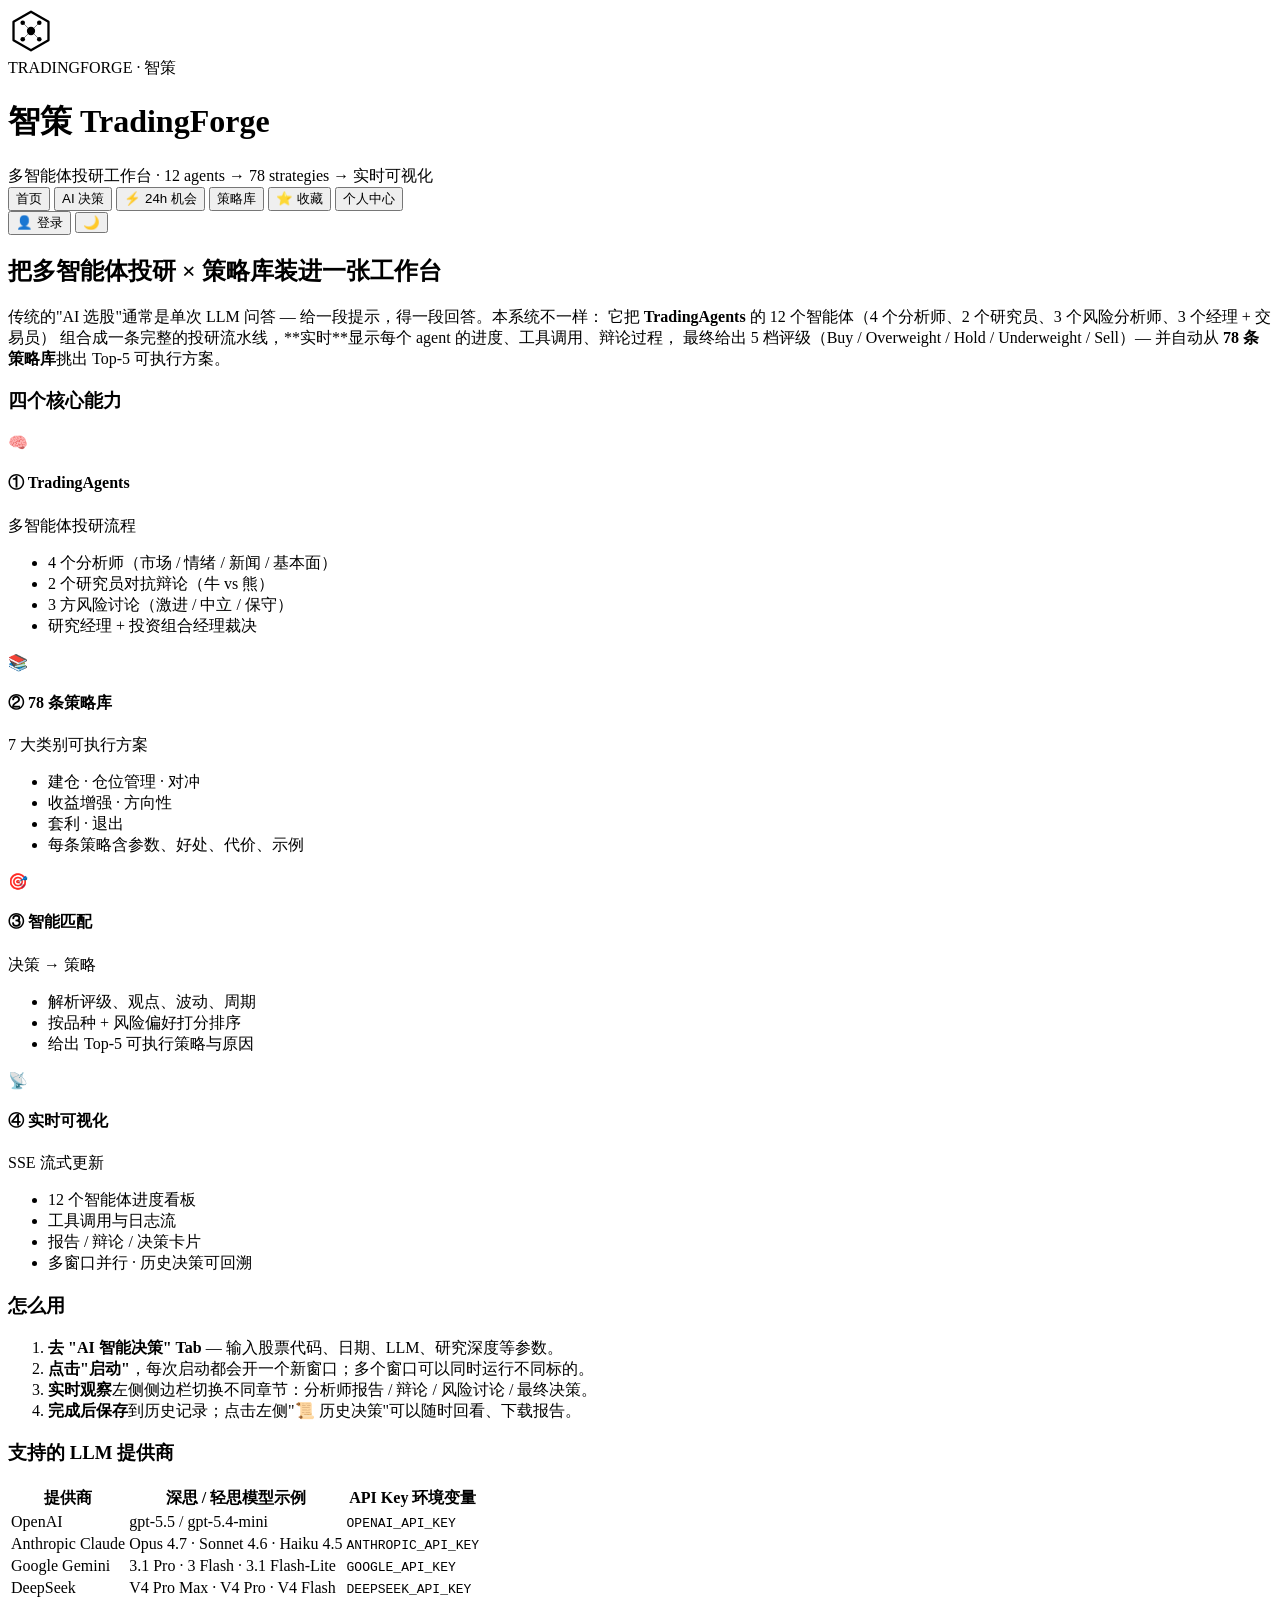
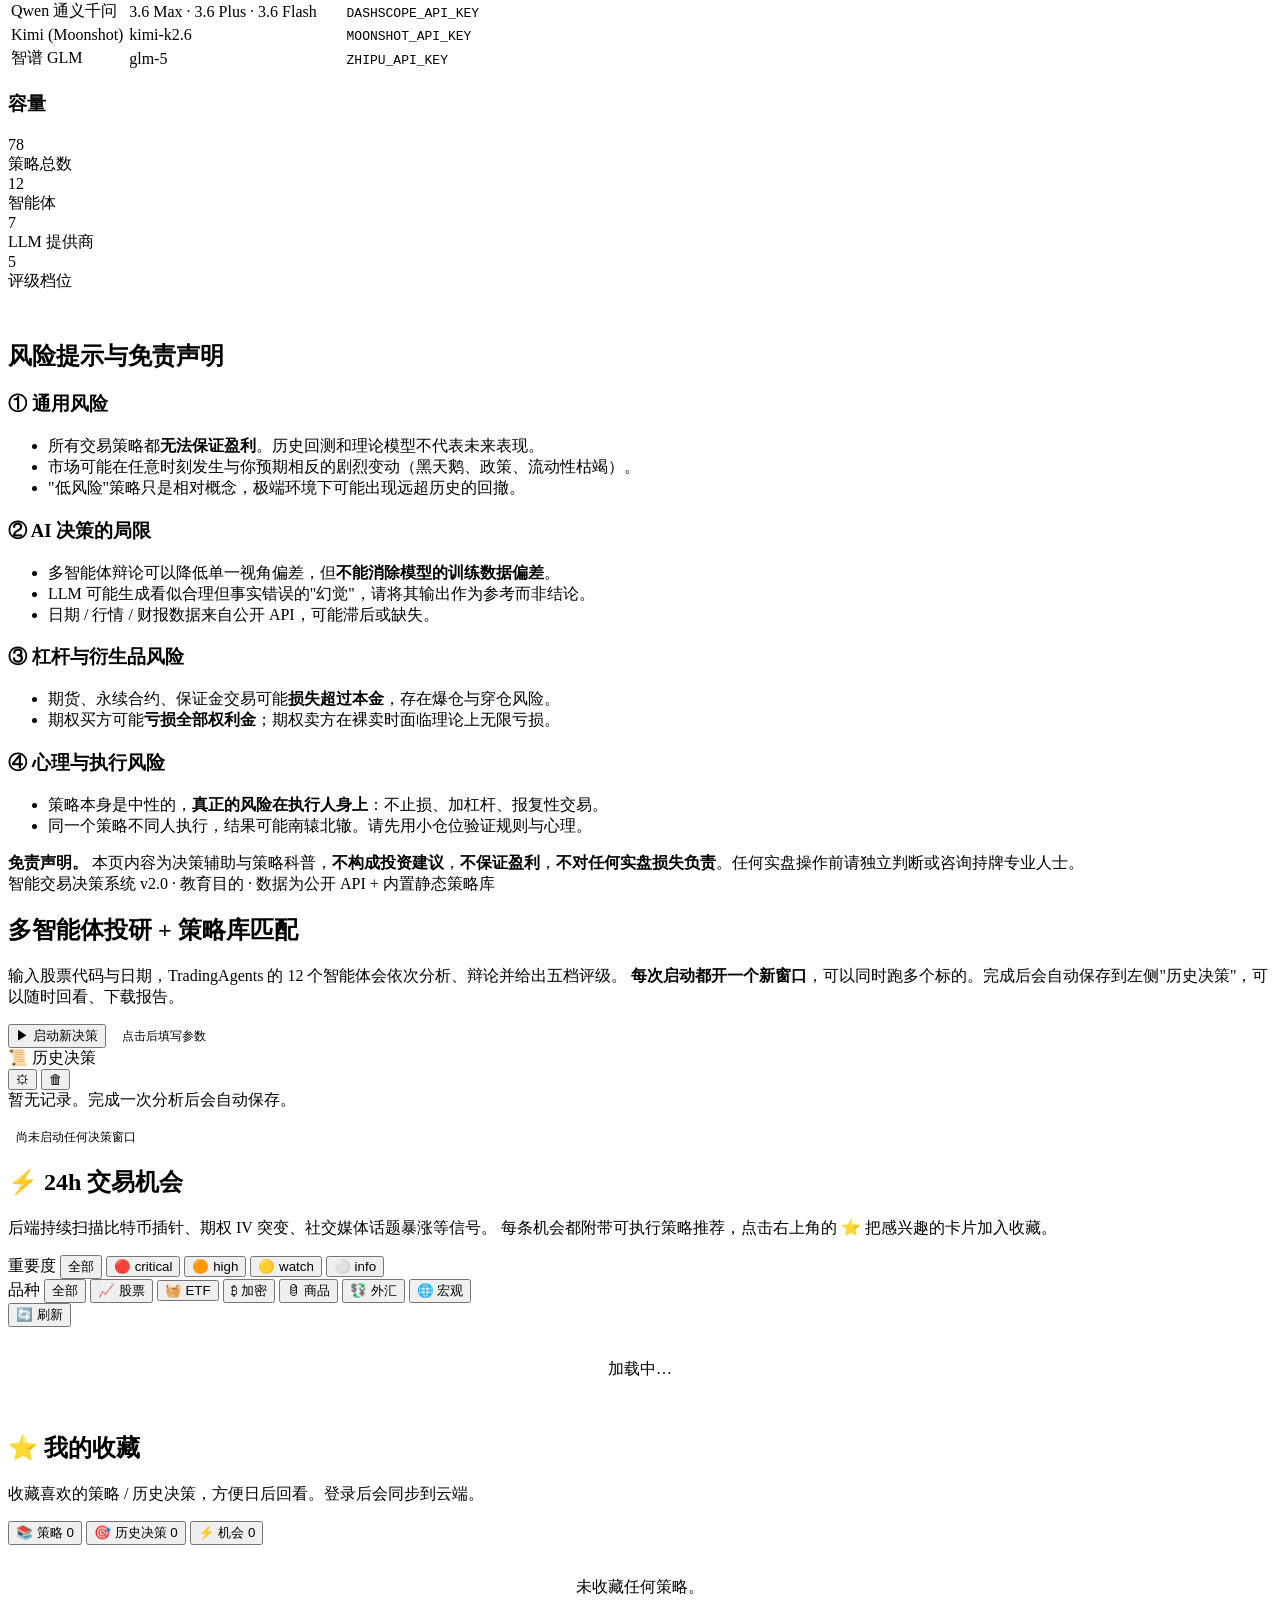
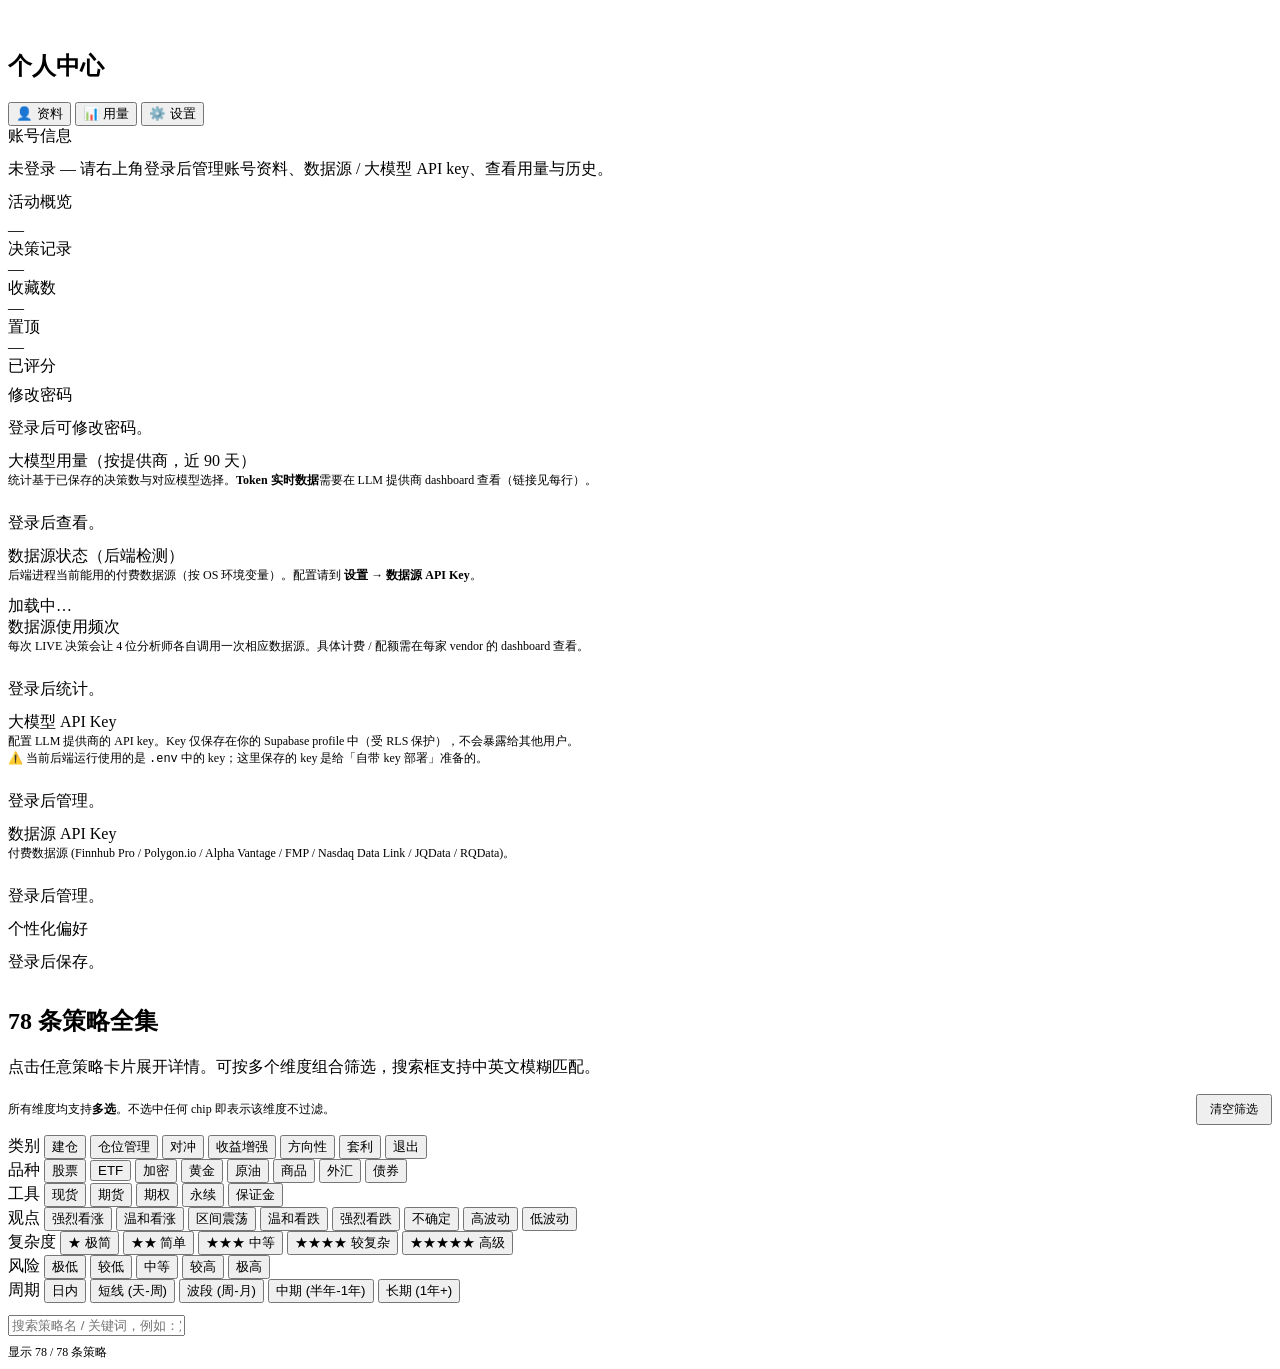
==== trading-decision-app/static/index.html @ eacf52fc "feat: 个人中心支持修改密码 - auth.js: add Auth.updatePassword(current, new) — re-verifies the current   passwo" ====
<!DOCTYPE html>
<html lang="zh-CN">
<head>
<meta charset="UTF-8">
<meta name="viewport" content="width=device-width, initial-scale=1.0">
<title>TradingForge · 智策 · 多智能体投研工作台</title>
<link rel="icon" type="image/svg+xml" href="/favicon.svg">
<link rel="stylesheet" href="/styles.css">
</head>
<body>

<header class="hero">
  <div class="brand-row">
    <span class="brand-logo" aria-hidden="true">
      <!-- inline SVG so it follows currentColor + dark theme -->
      <svg viewBox="0 0 100 100" width="46" height="46" fill="none" stroke="currentColor">
        <polygon points="50,8 88,30 88,70 50,92 12,70 12,30" stroke-width="5" stroke-linejoin="round" stroke-linecap="round"/>
        <circle cx="32" cy="32" r="5" fill="currentColor" stroke="none"/>
        <circle cx="68" cy="32" r="5" fill="currentColor" stroke="none"/>
        <circle cx="32" cy="68" r="5" fill="currentColor" stroke="none"/>
        <circle cx="68" cy="68" r="5" fill="currentColor" stroke="none"/>
        <line x1="32" y1="32" x2="50" y2="50" stroke-width="2" opacity="0.5"/>
        <line x1="68" y1="32" x2="50" y2="50" stroke-width="2" opacity="0.5"/>
        <line x1="32" y1="68" x2="50" y2="50" stroke-width="2" opacity="0.5"/>
        <line x1="68" y1="68" x2="50" y2="50" stroke-width="2" opacity="0.5"/>
        <circle cx="50" cy="50" r="9" fill="currentColor" stroke="none"/>
      </svg>
    </span>
    <div class="brand-text">
      <div class="meta">TRADINGFORGE · 智策</div>
      <h1>智策 <span class="brand-en">TradingForge</span></h1>
      <div class="sub serif">多智能体投研工作台 · 12 agents → 78 strategies → 实时可视化</div>
    </div>
  </div>
</header>

<nav class="tabs" id="tabs">
  <div class="tabs-left">
    <button class="active" data-tab="home">首页</button>
    <button data-tab="decision">AI 决策</button>
    <button data-tab="opportunities">⚡ 24h 机会<span class="nav-badge" id="opps-nav-badge" style="display:none;"></span></button>
    <button data-tab="library">策略库</button>
    <button data-tab="favorites">⭐ 收藏</button>
    <button data-tab="profile">个人中心</button>
  </div>
  <div class="tabs-right">
    <span id="auth-status" class="auth-status muted" style="display:none;"></span>
    <button id="auth-button" class="icon-btn" title="登录 / 注册">👤 登录</button>
    <button id="theme-toggle" class="icon-btn" title="切换日间/夜间模式" aria-label="切换主题">🌙</button>
  </div>
</nav>

<!-- Auth modal -->
<div id="auth-modal" class="auth-modal" style="display:none;">
  <div class="auth-modal-card">
    <button class="auth-close icon-btn" id="auth-close">×</button>
    <h3 id="auth-title" style="margin-top:0;">登录</h3>
    <p class="muted" style="font-size:13px;">登录后，历史决策会保存在云端，可在任意设备查看 / 下载。</p>

    <div class="auth-tabs">
      <button class="auth-tab active" data-mode="signin">登录</button>
      <button class="auth-tab" data-mode="signup">注册</button>
      <button class="auth-tab" data-mode="magic">魔法链接</button>
    </div>

    <form id="auth-form" autocomplete="on" onsubmit="return false;">
      <div class="field">
        <label for="auth-email">邮箱</label>
        <input id="auth-email" type="email" autocomplete="email" required />
      </div>
      <div class="field auth-pwd-field">
        <label for="auth-password">密码</label>
        <input id="auth-password" type="password" autocomplete="current-password" minlength="6" />
      </div>
      <div class="field auth-name-field" style="display:none;">
        <label for="auth-display-name">显示名称（可选）</label>
        <input id="auth-display-name" type="text" autocomplete="nickname" />
      </div>
      <div class="auth-error muted" id="auth-error"></div>
      <div style="margin-top:12px; display:flex; gap:8px;">
        <button class="btn primary" id="auth-submit">登录</button>
      </div>
      <div class="muted" id="auth-hint" style="margin-top:8px; font-size:12px;"></div>
    </form>
  </div>
</div>

<div class="wrap">

<!-- ========================================================== -->
<!--  HOMEPAGE                                                   -->
<!-- ========================================================== -->
<section class="tab-content active" id="home">
  <h2>把多智能体投研 × 策略库装进一张工作台</h2>
  <p>
    传统的"AI 选股"通常是单次 LLM 问答 — 给一段提示，得一段回答。本系统不一样：
    它把 <strong>TradingAgents</strong> 的 12 个智能体（4 个分析师、2 个研究员、3 个风险分析师、3 个经理 + 交易员）
    组合成一条完整的投研流水线，**实时**显示每个 agent 的进度、工具调用、辩论过程，
    最终给出 5 档评级（Buy / Overweight / Hold / Underweight / Sell）—
    并自动从 <strong>78 条策略库</strong>挑出 Top-5 可执行方案。
  </p>

  <h3>四个核心能力</h3>
  <div class="framework-grid">
    <div class="framework-card">
      <div class="icon">🧠</div>
      <h4>① TradingAgents</h4>
      <div class="muted">多智能体投研流程</div>
      <ul>
        <li>4 个分析师（市场 / 情绪 / 新闻 / 基本面）</li>
        <li>2 个研究员对抗辩论（牛 vs 熊）</li>
        <li>3 方风险讨论（激进 / 中立 / 保守）</li>
        <li>研究经理 + 投资组合经理裁决</li>
      </ul>
    </div>
    <div class="framework-card">
      <div class="icon">📚</div>
      <h4>② 78 条策略库</h4>
      <div class="muted">7 大类别可执行方案</div>
      <ul>
        <li>建仓 · 仓位管理 · 对冲</li>
        <li>收益增强 · 方向性</li>
        <li>套利 · 退出</li>
        <li>每条策略含参数、好处、代价、示例</li>
      </ul>
    </div>
    <div class="framework-card">
      <div class="icon">🎯</div>
      <h4>③ 智能匹配</h4>
      <div class="muted">决策 → 策略</div>
      <ul>
        <li>解析评级、观点、波动、周期</li>
        <li>按品种 + 风险偏好打分排序</li>
        <li>给出 Top-5 可执行策略与原因</li>
      </ul>
    </div>
    <div class="framework-card">
      <div class="icon">📡</div>
      <h4>④ 实时可视化</h4>
      <div class="muted">SSE 流式更新</div>
      <ul>
        <li>12 个智能体进度看板</li>
        <li>工具调用与日志流</li>
        <li>报告 / 辩论 / 决策卡片</li>
        <li>多窗口并行 · 历史决策可回溯</li>
      </ul>
    </div>
  </div>

  <h3>怎么用</h3>
  <ol class="usage-steps">
    <li><strong>去 "AI 智能决策" Tab</strong> — 输入股票代码、日期、LLM、研究深度等参数。</li>
    <li><strong>点击"启动"</strong>，每次启动都会开一个新窗口；多个窗口可以同时运行不同标的。</li>
    <li><strong>实时观察</strong>左侧侧边栏切换不同章节：分析师报告 / 辩论 / 风险讨论 / 最终决策。</li>
    <li><strong>完成后保存</strong>到历史记录；点击左侧"📜 历史决策"可以随时回看、下载报告。</li>
  </ol>

  <h3>支持的 LLM 提供商</h3>
  <table class="matrix">
    <thead><tr><th>提供商</th><th>深思 / 轻思模型示例</th><th>API Key 环境变量</th></tr></thead>
    <tbody>
      <tr><td>OpenAI</td><td>gpt-5.5 / gpt-5.4-mini</td><td><code>OPENAI_API_KEY</code></td></tr>
      <tr><td>Anthropic Claude</td><td>Opus 4.7 · Sonnet 4.6 · Haiku 4.5</td><td><code>ANTHROPIC_API_KEY</code></td></tr>
      <tr><td>Google Gemini</td><td>3.1 Pro · 3 Flash · 3.1 Flash-Lite</td><td><code>GOOGLE_API_KEY</code></td></tr>
      <tr><td>DeepSeek</td><td>V4 Pro Max · V4 Pro · V4 Flash</td><td><code>DEEPSEEK_API_KEY</code></td></tr>
      <tr><td>Qwen 通义千问</td><td>3.6 Max · 3.6 Plus · 3.6 Flash</td><td><code>DASHSCOPE_API_KEY</code></td></tr>
      <tr><td>Kimi (Moonshot)</td><td>kimi-k2.6</td><td><code>MOONSHOT_API_KEY</code></td></tr>
      <tr><td>智谱 GLM</td><td>glm-5</td><td><code>ZHIPU_API_KEY</code></td></tr>
    </tbody>
  </table>

  <h3>容量</h3>
  <div class="stats">
    <div class="stat"><div class="num" id="stat-total">78</div><div class="label">策略总数</div></div>
    <div class="stat"><div class="num">12</div><div class="label">智能体</div></div>
    <div class="stat"><div class="num">7</div><div class="label">LLM 提供商</div></div>
    <div class="stat"><div class="num">5</div><div class="label">评级档位</div></div>
  </div>

  <!-- ============= RISK DISCLAIMER (merged from old "风险提示") ============ -->
  <h2 style="margin-top:48px;">风险提示与免责声明</h2>

  <div class="risk-section">
    <h3>① 通用风险</h3>
    <ul>
      <li>所有交易策略都<strong>无法保证盈利</strong>。历史回测和理论模型不代表未来表现。</li>
      <li>市场可能在任意时刻发生与你预期相反的剧烈变动（黑天鹅、政策、流动性枯竭）。</li>
      <li>"低风险"策略只是相对概念，极端环境下可能出现远超历史的回撤。</li>
    </ul>

    <h3>② AI 决策的局限</h3>
    <ul>
      <li>多智能体辩论可以降低单一视角偏差，但<strong>不能消除模型的训练数据偏差</strong>。</li>
      <li>LLM 可能生成看似合理但事实错误的"幻觉"，请将其输出作为参考而非结论。</li>
      <li>日期 / 行情 / 财报数据来自公开 API，可能滞后或缺失。</li>
    </ul>

    <h3>③ 杠杆与衍生品风险</h3>
    <ul>
      <li>期货、永续合约、保证金交易可能<strong>损失超过本金</strong>，存在爆仓与穿仓风险。</li>
      <li>期权买方可能<strong>亏损全部权利金</strong>；期权卖方在裸卖时面临理论上无限亏损。</li>
    </ul>

    <h3>④ 心理与执行风险</h3>
    <ul>
      <li>策略本身是中性的，<strong>真正的风险在执行人身上</strong>：不止损、加杠杆、报复性交易。</li>
      <li>同一个策略不同人执行，结果可能南辕北辙。请先用小仓位验证规则与心理。</li>
    </ul>
  </div>

  <div class="callout warn" style="margin-top: 16px;">
    <strong>免责声明。</strong> 本页内容为决策辅助与策略科普，<strong>不构成投资建议</strong>，<strong>不保证盈利</strong>，<strong>不对任何实盘损失负责</strong>。任何实盘操作前请独立判断或咨询持牌专业人士。
  </div>

  <footer>
    智能交易决策系统 v2.0 · 教育目的 · 数据为公开 API + 内置静态策略库
  </footer>
</section>

<!-- ========================================================== -->
<!--  AI DECISION TAB                                            -->
<!-- ========================================================== -->
<section class="tab-content" id="decision">
  <h2>多智能体投研 + 策略库匹配</h2>
  <p class="muted">
    输入股票代码与日期，TradingAgents 的 12 个智能体会依次分析、辩论并给出五档评级。
    <strong>每次启动都开一个新窗口</strong>，可以同时跑多个标的。完成后会自动保存到左侧"历史决策"，可以随时回看、下载报告。
  </p>

  <!-- Default state: just a big "新建决策" button. Form expands on click. -->
  <div id="decision-launch" class="decision-launch">
    <button class="btn primary big" id="decision-launch-btn">▶ 启动新决策</button>
    <span class="muted" style="font-size:12px; margin-left:12px;">点击后填写参数</span>
  </div>

  <div class="decision-form" id="decision-form-wrap" style="display:none;">
    <div style="display:flex; justify-content:space-between; align-items:center; margin-bottom:14px;">
      <strong style="font-size:15px;">配置新决策</strong>
      <button class="icon-btn small" id="decision-form-close" title="收起">×</button>
    </div>
    <form id="decision-form">
      <div class="form-grid">
        <div class="field">
          <label for="ticker">股票代码 / 交易品种</label>
          <input id="ticker" type="text" placeholder="例如：NVDA、TSLA、SPY、BTC-USD" value="NVDA" />
          <span class="hint">支持 yfinance 可识别的股票/ETF/加密代码。</span>
        </div>
        <div class="field">
          <label for="trade-date">分析日期</label>
          <input id="trade-date" type="date" />
          <span class="hint">通常用今天或最近交易日。</span>
        </div>
        <div class="field">
          <label for="llm-provider">LLM 提供商 <span id="provider-key-badge" class="pill" style="margin-left:6px;"></span></label>
          <select id="llm-provider"></select>
          <span class="hint" id="provider-hint">从 .env 自动检测可用提供商。</span>
        </div>
        <div class="field">
          <label for="deep-llm">深思模型 (deep)</label>
          <select id="deep-llm"></select>
          <input id="deep-llm-custom" type="text" placeholder="自定义模型 ID" style="display:none; margin-top:4px;" />
          <span class="hint">用于辩论与最终决策。</span>
        </div>
        <div class="field">
          <label for="quick-llm">轻思模型 (quick)</label>
          <select id="quick-llm"></select>
          <input id="quick-llm-custom" type="text" placeholder="自定义模型 ID" style="display:none; margin-top:4px;" />
          <span class="hint">用于工具调用与信号处理。</span>
        </div>
        <div class="field">
          <label for="depth">研究深度</label>
          <select id="depth">
            <option value="1">1 轮（快速）</option>
            <option value="2" selected>2 轮（标准）</option>
            <option value="3">3 轮（深度）</option>
            <option value="5">5 轮（极致）</option>
          </select>
          <span class="hint">投资辩论与风险讨论各跑 N 轮。</span>
        </div>
        <div class="field">
          <label for="language">输出语言</label>
          <select id="language">
            <option value="Chinese">中文</option>
            <option value="English">English</option>
          </select>
        </div>
        <div class="field">
          <label for="instrument">品种偏好（用于策略匹配）</label>
          <select id="instrument">
            <option value="" selected>不限</option>
            <option value="stock">股票</option>
            <option value="etf">ETF</option>
            <option value="crypto">加密</option>
            <option value="gold">黄金</option>
            <option value="commodity">商品</option>
            <option value="forex">外汇</option>
            <option value="bond">债券</option>
          </select>
        </div>
        <div class="field">
          <label for="risk-tolerance">风险偏好</label>
          <select id="risk-tolerance">
            <option value="1">保守 ★</option>
            <option value="2">稳健 ★★</option>
            <option value="3" selected>中性 ★★★</option>
            <option value="4">进取 ★★★★</option>
            <option value="5">激进 ★★★★★</option>
          </select>
        </div>
        <div class="field">
          <label for="mode">运行模式</label>
          <select id="mode">
            <option value="live" selected>LIVE — 真实 LLM</option>
            <option value="auto">自动</option>
            <option value="demo">DEMO — 脚本模拟</option>
          </select>
        </div>

        <div class="analyst-toggles">
          <label class="checked"><input type="checkbox" id="an-market" checked /> 市场分析师</label>
          <label class="checked"><input type="checkbox" id="an-social" checked /> 情绪分析师</label>
          <label class="checked"><input type="checkbox" id="an-news" checked /> 新闻分析师</label>
          <label class="checked"><input type="checkbox" id="an-fundamentals" checked /> 基本面分析师</label>
        </div>

        <details class="advanced-toggles" style="grid-column: 1 / -1;">
          <summary style="cursor:pointer; font-size:13px; color:var(--text-soft); padding:6px 0;">⚙️ 高级选项</summary>
          <div class="analyst-toggles" style="margin-top:6px;">
            <label><input type="checkbox" id="opt-parallel-analysts" /> ⚡ 并行分析师 <span class="muted" style="font-size:11px;">(实验性 · 单次决策快 ~50%)</span></label>
            <label><input type="checkbox" id="opt-structured-reports" /> 📋 结构化报告 <span class="muted" style="font-size:11px;">(每次决策多 1 次轻 LLM 调用)</span></label>
          </div>
        </details>
      </div>

      <div style="margin-top: 12px;">
        <span class="muted" style="font-size:12px;">快速试用情境：</span>
        <span class="example-chip chip" data-params='{"ticker":"NVDA","trade-date":"2024-05-10","instrument":"stock","risk-tolerance":"4","depth":"1"}'>NVDA · 2024-05</span>
        <span class="example-chip chip" data-params='{"ticker":"SPY","trade-date":"2024-09-15","instrument":"etf","risk-tolerance":"2","depth":"2"}'>SPY · 防守</span>
        <span class="example-chip chip" data-params='{"ticker":"BTC-USD","trade-date":"2024-11-08","instrument":"crypto","risk-tolerance":"5","depth":"1"}'>BTC · 高波动</span>
      </div>

      <div class="form-actions">
        <button class="btn primary" id="decision-submit">▶ 启动新决策</button>
        <span class="muted" style="font-size:12px;">每次启动会开一个新窗口</span>
      </div>
    </form>
  </div>

  <!-- WORKSPACE: history sidebar + multiple windows -->
  <div class="decision-workspace">
    <aside class="history-sidebar" id="history-sidebar">
      <div class="history-head">
        <span class="history-title">📜 历史决策</span>
        <div style="display:flex; gap:4px;">
          <button class="icon-btn small" id="history-toggle-filter" title="筛选 / 排序">⚙</button>
          <button class="icon-btn small" id="history-clear" title="清空全部历史">🗑</button>
        </div>
      </div>

      <div class="history-controls" id="history-controls" style="display:none;">
        <div class="ctrl-row">
          <label>排序</label>
          <select id="history-sort">
            <option value="time-desc">时间 ↓ 新→旧</option>
            <option value="time-asc">时间 ↑ 旧→新</option>
            <option value="rating-desc">星级 ↓ 高→低</option>
            <option value="ticker">品种字母</option>
          </select>
        </div>
        <div class="ctrl-row">
          <label>建议</label>
          <select id="history-filter-rating">
            <option value="all">全部</option>
            <option value="bull">🟢 多头 (Buy/Overweight)</option>
            <option value="hold">⚪ 持有 (Hold)</option>
            <option value="bear">🔴 空头 (Sell/Underweight)</option>
          </select>
        </div>
        <div class="ctrl-row">
          <label>品种</label>
          <select id="history-filter-instrument">
            <option value="all">全部</option>
            <option value="stock">📈 股票</option>
            <option value="etf">🧺 ETF</option>
            <option value="crypto">₿ 加密</option>
            <option value="commodity">🛢 商品</option>
            <option value="forex">💱 外汇</option>
          </select>
        </div>
        <div class="ctrl-row">
          <label>评分</label>
          <select id="history-filter-stars">
            <option value="all">全部</option>
            <option value="5">★★★★★ 仅 5 星</option>
            <option value="4">★★★★☆ ≥ 4 星</option>
            <option value="3">★★★☆☆ ≥ 3 星</option>
            <option value="rated">有评分</option>
            <option value="unrated">未评分</option>
          </select>
        </div>
        <input type="text" class="search-box" id="history-search" placeholder="搜索代码 / 备注…" style="margin-top:6px; font-size:12px;">
      </div>

      <div class="history-empty muted" id="history-empty">
        暂无记录。完成一次分析后会自动保存。
      </div>
      <ul class="history-list" id="history-list"></ul>
    </aside>

    <div class="windows-area">
      <div class="window-tabs" id="window-tabs">
        <span class="muted" style="font-size:12px; padding:4px 8px;">尚未启动任何决策窗口</span>
      </div>
      <div class="windows-container" id="windows-container">
        <!-- DecisionWindow instances mount their cockpit here -->
      </div>
    </div>
  </div>
</section>

<!-- ========================================================== -->
<!--  24h OPPORTUNITIES                                          -->
<!-- ========================================================== -->
<section class="tab-content" id="opportunities">
  <h2>⚡ 24h 交易机会</h2>
  <p class="muted">
    后端持续扫描比特币插针、期权 IV 突变、社交媒体话题暴涨等信号。
    每条机会都附带可执行策略推荐，点击右上角的 ⭐ 把感兴趣的卡片加入收藏。
  </p>

  <div class="opps-toolbar opps-toolbar-stack">
    <div class="filter-row">
      <span class="label">重要度</span>
      <button class="chip active" data-opps-sev="all">全部</button>
      <button class="chip" data-opps-sev="critical">🔴 critical</button>
      <button class="chip" data-opps-sev="high">🟠 high</button>
      <button class="chip" data-opps-sev="watch">🟡 watch</button>
      <button class="chip" data-opps-sev="info">⚪ info</button>
    </div>
    <div class="filter-row">
      <span class="label">品种</span>
      <button class="chip active" data-opps-inst="all">全部</button>
      <button class="chip" data-opps-inst="stock">📈 股票</button>
      <button class="chip" data-opps-inst="etf">🧺 ETF</button>
      <button class="chip" data-opps-inst="crypto">₿ 加密</button>
      <button class="chip" data-opps-inst="commodity">🛢 商品</button>
      <button class="chip" data-opps-inst="forex">💱 外汇</button>
      <button class="chip" data-opps-inst="macro">🌐 宏观</button>
    </div>
    <div class="filter-row">
      <button class="btn secondary small" id="opps-refresh">🔄 刷新</button>
      <span class="muted" id="opps-status" style="font-size:12px;"></span>
    </div>
  </div>

  <div class="opps-list" id="opps-list">
    <div class="muted" style="padding:32px; text-align:center;">加载中…</div>
  </div>
</section>

<!-- ========================================================== -->
<!--  FAVORITES                                                  -->
<!-- ========================================================== -->
<section class="tab-content" id="favorites">
  <h2>⭐ 我的收藏</h2>
  <p class="muted">收藏喜欢的策略 / 历史决策，方便日后回看。登录后会同步到云端。</p>

  <div class="filter-row">
    <button class="chip active" data-fav-tab="strategy">📚 策略 <span class="badge" id="fav-count-strategy">0</span></button>
    <button class="chip" data-fav-tab="decision">🎯 历史决策 <span class="badge" id="fav-count-decision">0</span></button>
    <button class="chip" data-fav-tab="opportunity">⚡ 机会 <span class="badge" id="fav-count-opportunity">0</span></button>
  </div>

  <div class="favorites-list" id="favorites-list">
    <div class="muted" style="padding:32px; text-align:center;">未收藏任何策略。</div>
  </div>
</section>

<!-- ========================================================== -->
<!--  PROFILE / 个人中心                                          -->
<!-- ========================================================== -->
<section class="tab-content" id="profile">
  <h2>个人中心</h2>

  <div class="profile-tabs">
    <button class="profile-tab active" data-profile-tab="info">👤 资料</button>
    <button class="profile-tab" data-profile-tab="usage">📊 用量</button>
    <button class="profile-tab" data-profile-tab="settings">⚙️ 设置</button>
  </div>

  <!-- ===== Sub-tab: 资料 ===== -->
  <div class="profile-pane active" data-profile-pane="info">
    <div class="profile-grid">
      <div class="panel">
        <div class="head">账号信息</div>
        <div class="body" id="profile-info">
          <div class="muted" style="padding:12px 0;">未登录 — 请右上角登录后管理账号资料、数据源 / 大模型 API key、查看用量与历史。</div>
        </div>
      </div>
      <div class="panel">
        <div class="head">活动概览</div>
        <div class="body">
          <div class="stats" style="margin: 8px 0;">
            <div class="stat"><div class="num" id="stat-decisions">—</div><div class="label">决策记录</div></div>
            <div class="stat"><div class="num" id="stat-favorites">—</div><div class="label">收藏数</div></div>
            <div class="stat"><div class="num" id="stat-pinned">—</div><div class="label">置顶</div></div>
            <div class="stat"><div class="num" id="stat-rated">—</div><div class="label">已评分</div></div>
          </div>
        </div>
      </div>

      <div class="panel">
        <div class="head">修改密码</div>
        <div class="body" id="profile-password">
          <div class="muted" style="padding:12px 0;">登录后可修改密码。</div>
        </div>
      </div>
    </div>
  </div>

  <!-- ===== Sub-tab: 用量 ===== -->
  <div class="profile-pane" data-profile-pane="usage">
    <div class="profile-grid">
      <div class="panel">
        <div class="head">大模型用量（按提供商，近 90 天）</div>
        <div class="body">
          <p class="muted" style="font-size:12px; margin-top:0;">
            统计基于已保存的决策数与对应模型选择。<strong>Token 实时数据</strong>需要在 LLM 提供商 dashboard 查看（链接见每行）。
          </p>
          <div id="usage-llm">
            <div class="muted" style="padding:12px 0;">登录后查看。</div>
          </div>
        </div>
      </div>

      <div class="panel">
        <div class="head">数据源状态（后端检测）</div>
        <div class="body">
          <p class="muted" style="font-size:12px; margin-top:0;">
            后端进程当前能用的付费数据源（按 OS 环境变量）。配置请到 <strong>设置 → 数据源 API Key</strong>。
          </p>
          <div id="dataflows-status">
            <div class="muted">加载中…</div>
          </div>
        </div>
      </div>

      <div class="panel">
        <div class="head">数据源使用频次</div>
        <div class="body">
          <p class="muted" style="font-size:12px; margin-top:0;">
            每次 LIVE 决策会让 4 位分析师各自调用一次相应数据源。具体计费 / 配额需在每家 vendor 的 dashboard 查看。
          </p>
          <div id="usage-data">
            <div class="muted" style="padding:12px 0;">登录后统计。</div>
          </div>
        </div>
      </div>
    </div>
  </div>

  <!-- ===== Sub-tab: 设置 ===== -->
  <div class="profile-pane" data-profile-pane="settings">
    <div class="profile-grid">
      <div class="panel">
        <div class="head">大模型 API Key</div>
        <div class="body">
          <p class="muted" style="font-size:12px; margin-top:0;">
            配置 LLM 提供商的 API key。Key 仅保存在你的 Supabase profile 中（受 RLS 保护），不会暴露给其他用户。
            <br>
            ⚠️ 当前后端运行使用的是 <code>.env</code> 中的 key；这里保存的 key 是给「自带 key 部署」准备的。
          </p>
          <div id="settings-llm-keys">
            <div class="muted" style="padding:12px 0;">登录后管理。</div>
          </div>
        </div>
      </div>

      <div class="panel">
        <div class="head">数据源 API Key</div>
        <div class="body">
          <p class="muted" style="font-size:12px; margin-top:0;">
            付费数据源 (Finnhub Pro / Polygon.io / Alpha Vantage / FMP / Nasdaq Data Link / JQData / RQData)。
          </p>
          <div id="settings-data-keys">
            <div class="muted" style="padding:12px 0;">登录后管理。</div>
          </div>
        </div>
      </div>

      <div class="panel">
        <div class="head">个性化偏好</div>
        <div class="body" id="settings-prefs">
          <div class="muted" style="padding:12px 0;">登录后保存。</div>
        </div>
      </div>
    </div>
  </div>
</section>

<!-- ========================================================== -->
<!--  STRATEGY LIBRARY                                           -->
<!-- ========================================================== -->
<section class="tab-content" id="library">
  <h2>78 条策略全集</h2>
  <p class="muted">点击任意策略卡片展开详情。可按多个维度组合筛选，搜索框支持中英文模糊匹配。</p>

  <div class="filter-bar">
    <div style="display:flex; justify-content:space-between; align-items:center; margin-bottom:10px; gap:12px; flex-wrap:wrap;">
      <div class="muted" style="font-size:12px;">所有维度均支持<strong>多选</strong>。不选中任何 chip 即表示该维度不过滤。</div>
      <button class="btn secondary" id="clear-filters" style="font-size:12px; padding:5px 12px;">清空筛选</button>
    </div>
    <div class="filter-row">
      <span class="label">类别</span>
      <button class="chip" data-filter="cat" data-value="entry">建仓</button>
      <button class="chip" data-filter="cat" data-value="sizing">仓位管理</button>
      <button class="chip" data-filter="cat" data-value="hedge">对冲</button>
      <button class="chip" data-filter="cat" data-value="income">收益增强</button>
      <button class="chip" data-filter="cat" data-value="directional">方向性</button>
      <button class="chip" data-filter="cat" data-value="arbitrage">套利</button>
      <button class="chip" data-filter="cat" data-value="exit">退出</button>
    </div>
    <div class="filter-row">
      <span class="label">品种</span>
      <button class="chip" data-filter="inst" data-value="stock">股票</button>
      <button class="chip" data-filter="inst" data-value="etf">ETF</button>
      <button class="chip" data-filter="inst" data-value="crypto">加密</button>
      <button class="chip" data-filter="inst" data-value="gold">黄金</button>
      <button class="chip" data-filter="inst" data-value="oil">原油</button>
      <button class="chip" data-filter="inst" data-value="commodity">商品</button>
      <button class="chip" data-filter="inst" data-value="forex">外汇</button>
      <button class="chip" data-filter="inst" data-value="bond">债券</button>
    </div>
    <div class="filter-row">
      <span class="label">工具</span>
      <button class="chip" data-filter="tool" data-value="spot">现货</button>
      <button class="chip" data-filter="tool" data-value="futures">期货</button>
      <button class="chip" data-filter="tool" data-value="options">期权</button>
      <button class="chip" data-filter="tool" data-value="perp">永续</button>
      <button class="chip" data-filter="tool" data-value="margin">保证金</button>
    </div>
    <div class="filter-row">
      <span class="label">观点</span>
      <button class="chip" data-filter="view" data-value="strong_bull">强烈看涨</button>
      <button class="chip" data-filter="view" data-value="mild_bull">温和看涨</button>
      <button class="chip" data-filter="view" data-value="range">区间震荡</button>
      <button class="chip" data-filter="view" data-value="mild_bear">温和看跌</button>
      <button class="chip" data-filter="view" data-value="strong_bear">强烈看跌</button>
      <button class="chip" data-filter="view" data-value="uncertain">不确定</button>
      <button class="chip" data-filter="view" data-value="high_vol">高波动</button>
      <button class="chip" data-filter="view" data-value="low_vol">低波动</button>
    </div>
    <div class="filter-row">
      <span class="label">复杂度</span>
      <button class="chip" data-filter="complexity" data-value="1">★ 极简</button>
      <button class="chip" data-filter="complexity" data-value="2">★★ 简单</button>
      <button class="chip" data-filter="complexity" data-value="3">★★★ 中等</button>
      <button class="chip" data-filter="complexity" data-value="4">★★★★ 较复杂</button>
      <button class="chip" data-filter="complexity" data-value="5">★★★★★ 高级</button>
    </div>
    <div class="filter-row">
      <span class="label">风险</span>
      <button class="chip" data-filter="risk" data-value="1">极低</button>
      <button class="chip" data-filter="risk" data-value="2">较低</button>
      <button class="chip" data-filter="risk" data-value="3">中等</button>
      <button class="chip" data-filter="risk" data-value="4">较高</button>
      <button class="chip" data-filter="risk" data-value="5">极高</button>
    </div>
    <div class="filter-row">
      <span class="label">周期</span>
      <button class="chip" data-filter="horizon" data-value="intraday">日内</button>
      <button class="chip" data-filter="horizon" data-value="short">短线 (天-周)</button>
      <button class="chip" data-filter="horizon" data-value="swing">波段 (周-月)</button>
      <button class="chip" data-filter="horizon" data-value="mid">中期 (半年-1年)</button>
      <button class="chip" data-filter="horizon" data-value="long">长期 (1年+)</button>
    </div>
    <div class="filter-row" style="margin-top: 12px;">
      <input type="text" class="search-box" id="search" placeholder="搜索策略名 / 关键词，例如：定投、跨式、铁鹰、Wheel、LEAPS">
    </div>
    <div class="muted" style="font-size:12px; margin-top:8px;" id="filter-count">显示 78 / 78 条策略</div>
  </div>

  <div class="strategy-list" id="strategy-list"></div>
</section>

</div>

<!-- runtime-config.js sets window.APP_CONFIG (Supabase URL/anon key, API base).
     When deployed via Cloudflare Pages this can be a static file generated
     at build time; in dev FastAPI serves it at /api/runtime-config.js. -->
<script src="/api/runtime-config.js"></script>
<!-- Supabase JS — only loaded if APP_CONFIG.SUPABASE_URL is set. -->
<script>
  if (window.APP_CONFIG && window.APP_CONFIG.SUPABASE_URL) {
    const s = document.createElement("script");
    s.src = "https://cdn.jsdelivr.net/npm/@supabase/supabase-js@2";
    s.onload = () => window.dispatchEvent(new Event("supabase-ready"));
    document.head.appendChild(s);
  } else {
    // signal "ready" so app.js doesn't wait forever
    window.addEventListener("DOMContentLoaded", () =>
      window.dispatchEvent(new Event("supabase-ready")));
  }
</script>
<script src="/auth.js"></script>
<script src="/strategies.js"></script>
<script src="/app.js"></script>
</body>
</html>
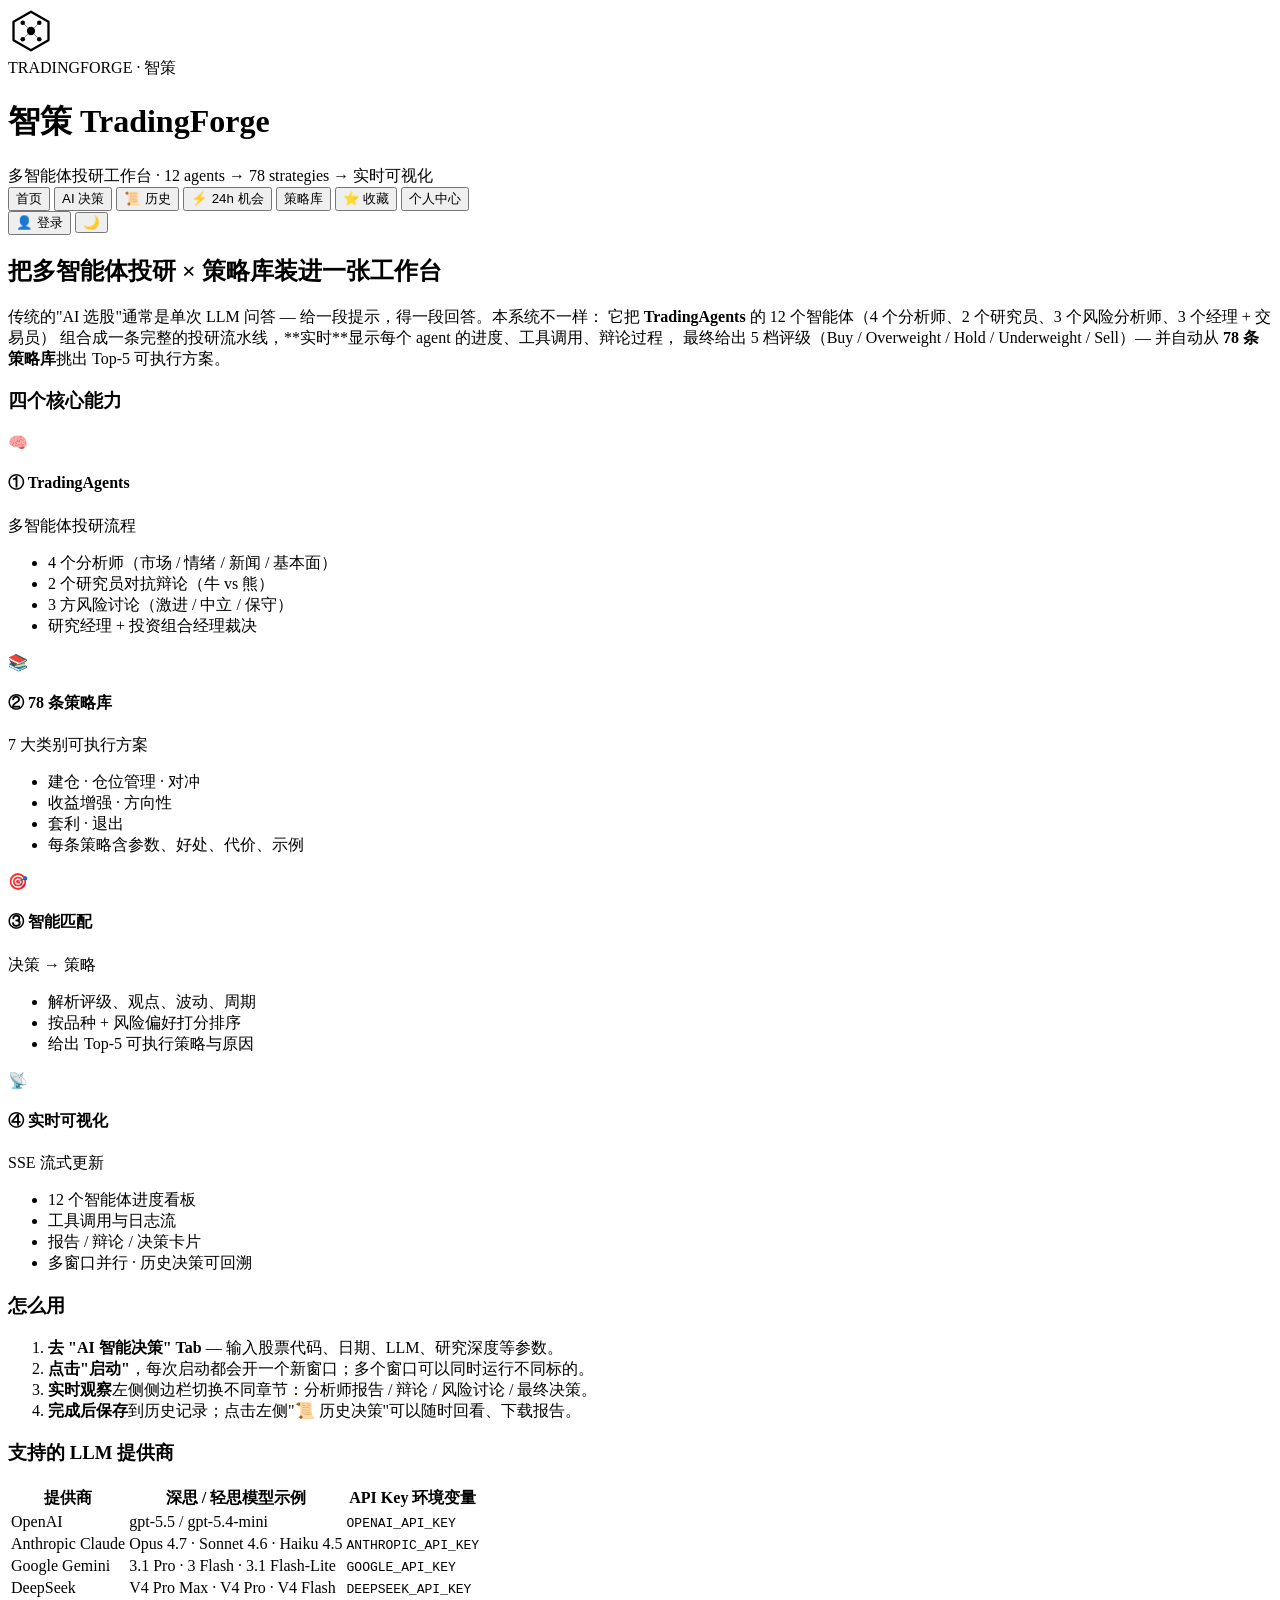
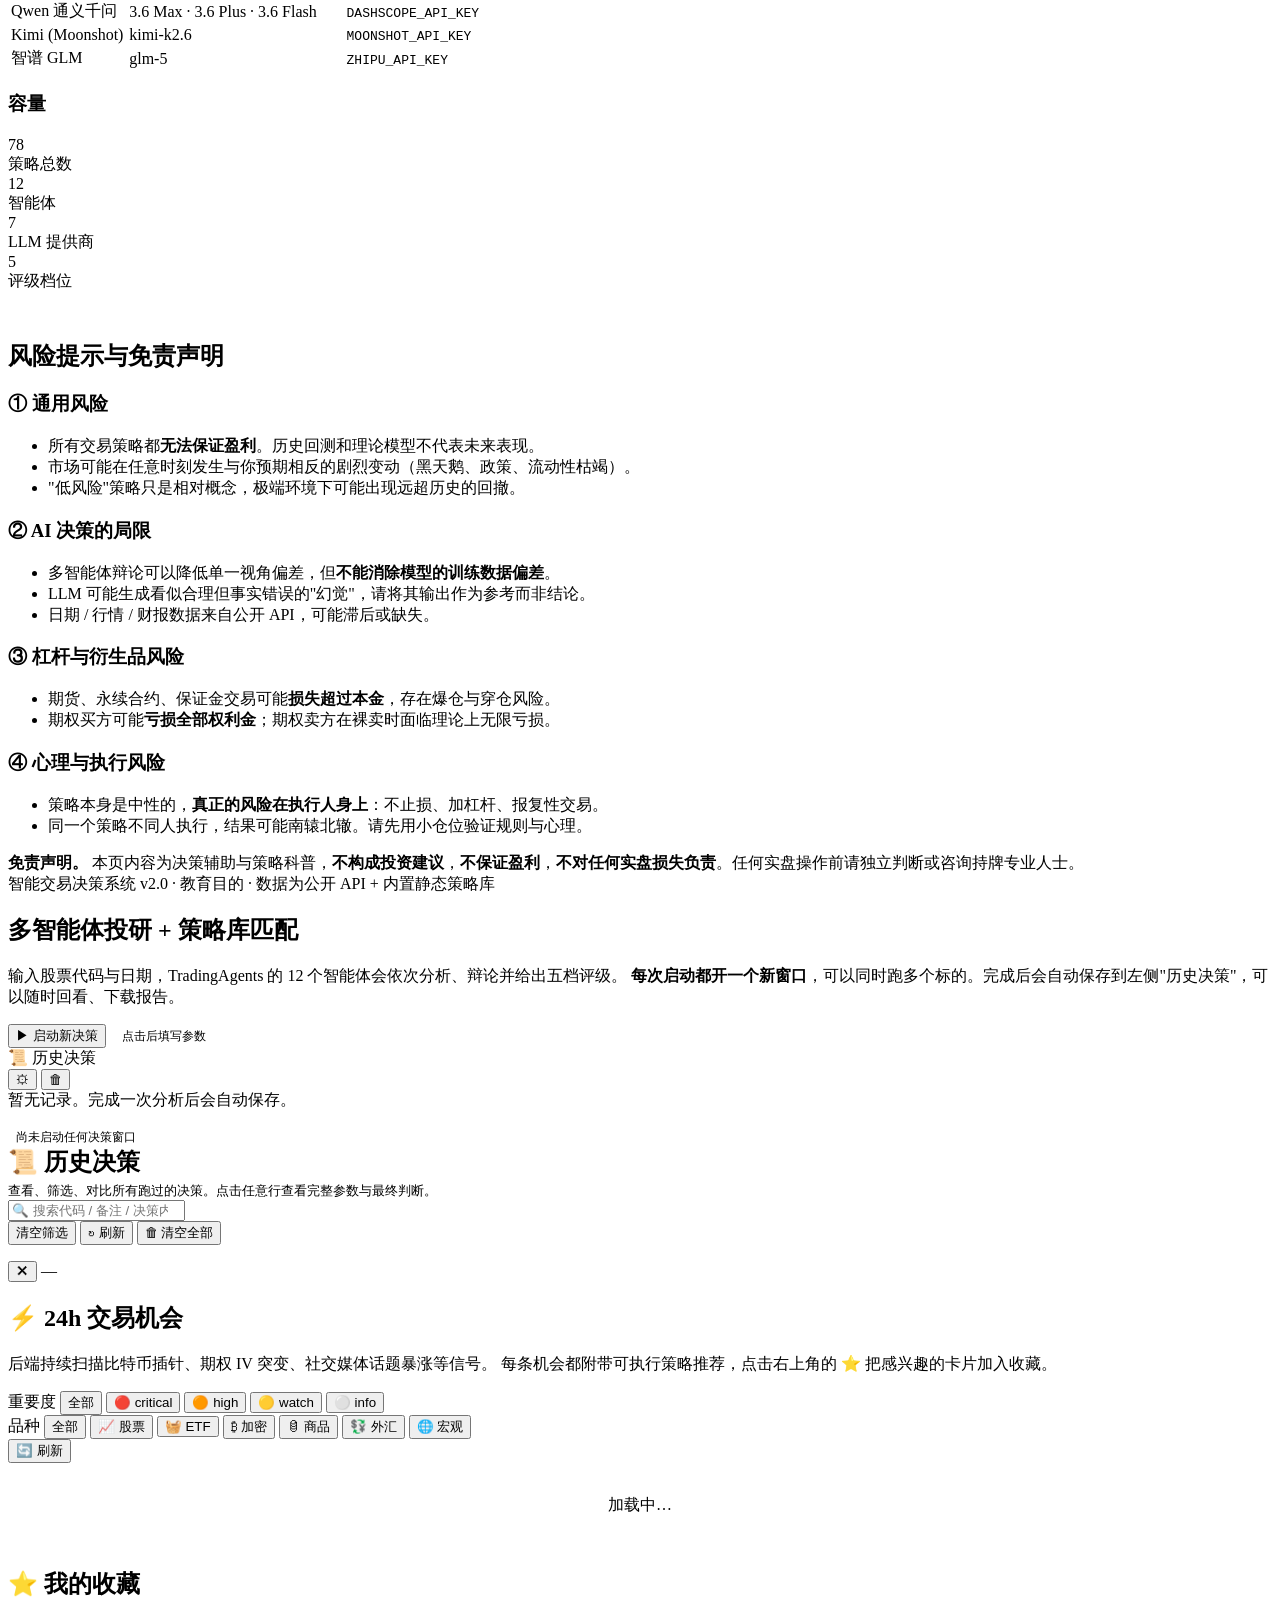
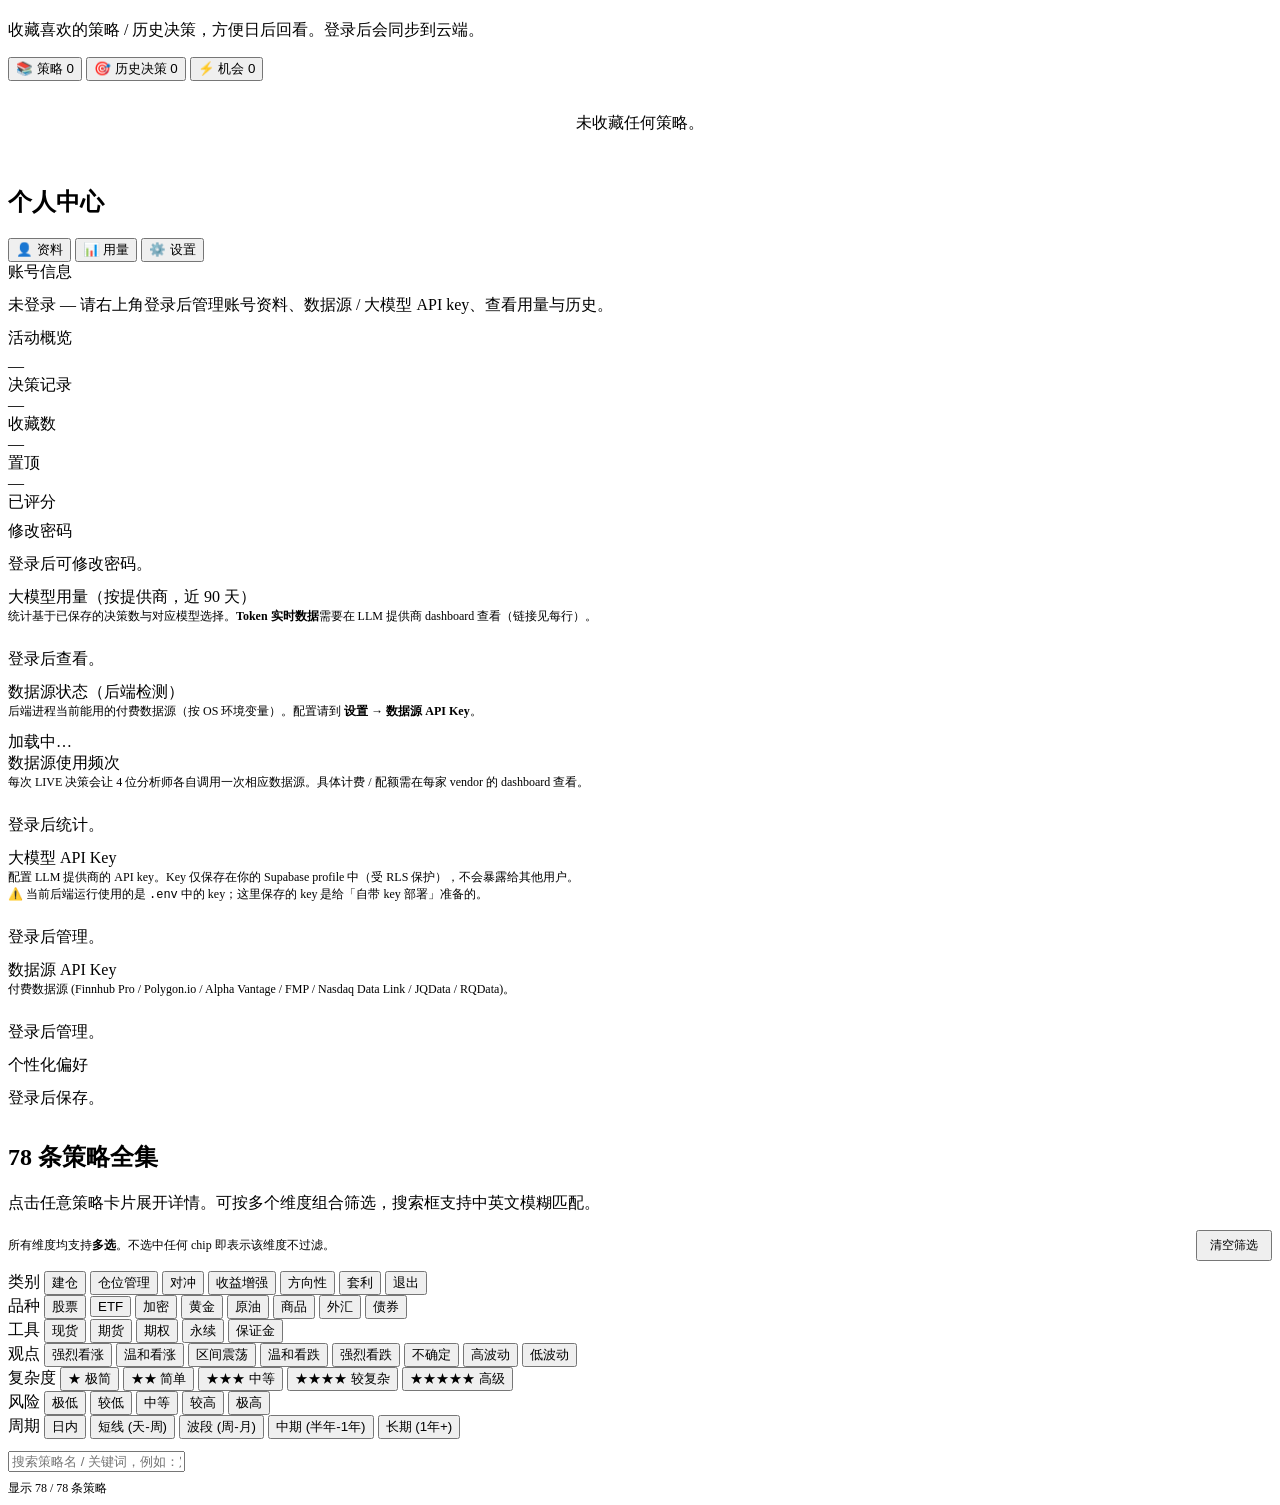
==== commit 53241d83: "feat: full-page history view with multi-axis filters + detail drawer - New top-level "📜 历史" tab. Old" ====
--- a/trading-decision-app/static/index.html
+++ b/trading-decision-app/static/index.html
@@ -38,6 +38,7 @@
   <div class="tabs-left">
     <button class="active" data-tab="home">首页</button>
     <button data-tab="decision">AI 决策</button>
+    <button data-tab="history">📜 历史<span class="nav-badge" id="history-nav-badge" style="display:none;"></span></button>
     <button data-tab="opportunities">⚡ 24h 机会<span class="nav-badge" id="opps-nav-badge" style="display:none;"></span></button>
     <button data-tab="library">策略库</button>
     <button data-tab="favorites">⭐ 收藏</button>
@@ -416,6 +417,50 @@
       </div>
     </div>
   </div>
+</section>
+
+<!-- ========================================================== -->
+<!--  HISTORY (full page)                                        -->
+<!-- ========================================================== -->
+<section class="tab-content" id="history">
+  <div class="history-page">
+    <header class="history-page-head">
+      <div>
+        <h2 style="margin:0;">📜 历史决策</h2>
+        <p class="muted" style="margin:4px 0 0; font-size:13px;">查看、筛选、对比所有跑过的决策。点击任意行查看完整参数与最终判断。</p>
+      </div>
+      <div class="history-page-stats" id="history-page-stats"></div>
+    </header>
+
+    <div class="history-page-toolbar">
+      <input type="search" class="history-page-search" id="history-page-search" placeholder="🔍 搜索代码 / 备注 / 决策内容…" />
+      <div class="history-page-actions">
+        <button class="btn secondary small" id="history-page-clear-filters">清空筛选</button>
+        <button class="btn secondary small" id="history-page-refresh">↻ 刷新</button>
+        <button class="btn danger small" id="history-page-clear-all">🗑 清空全部</button>
+      </div>
+    </div>
+
+    <div class="history-page-filters" id="history-page-filters">
+      <!-- filter chip groups injected by HistoryPage.renderFilters() -->
+    </div>
+
+    <div class="history-page-list-wrap">
+      <div class="history-page-empty" id="history-page-empty"></div>
+      <ul class="history-page-list" id="history-page-list"></ul>
+    </div>
+  </div>
+
+  <!-- Detail drawer — slides in from right -->
+  <aside class="history-detail-drawer" id="history-detail-drawer" aria-hidden="true">
+    <div class="drawer-head">
+      <button class="icon-btn" id="history-detail-close" title="关闭">✕</button>
+      <span class="drawer-title" id="history-detail-title">—</span>
+      <div class="drawer-actions" id="history-detail-actions"></div>
+    </div>
+    <div class="drawer-body" id="history-detail-body"></div>
+  </aside>
+  <div class="history-detail-backdrop" id="history-detail-backdrop"></div>
 </section>
 
 <!-- ========================================================== -->
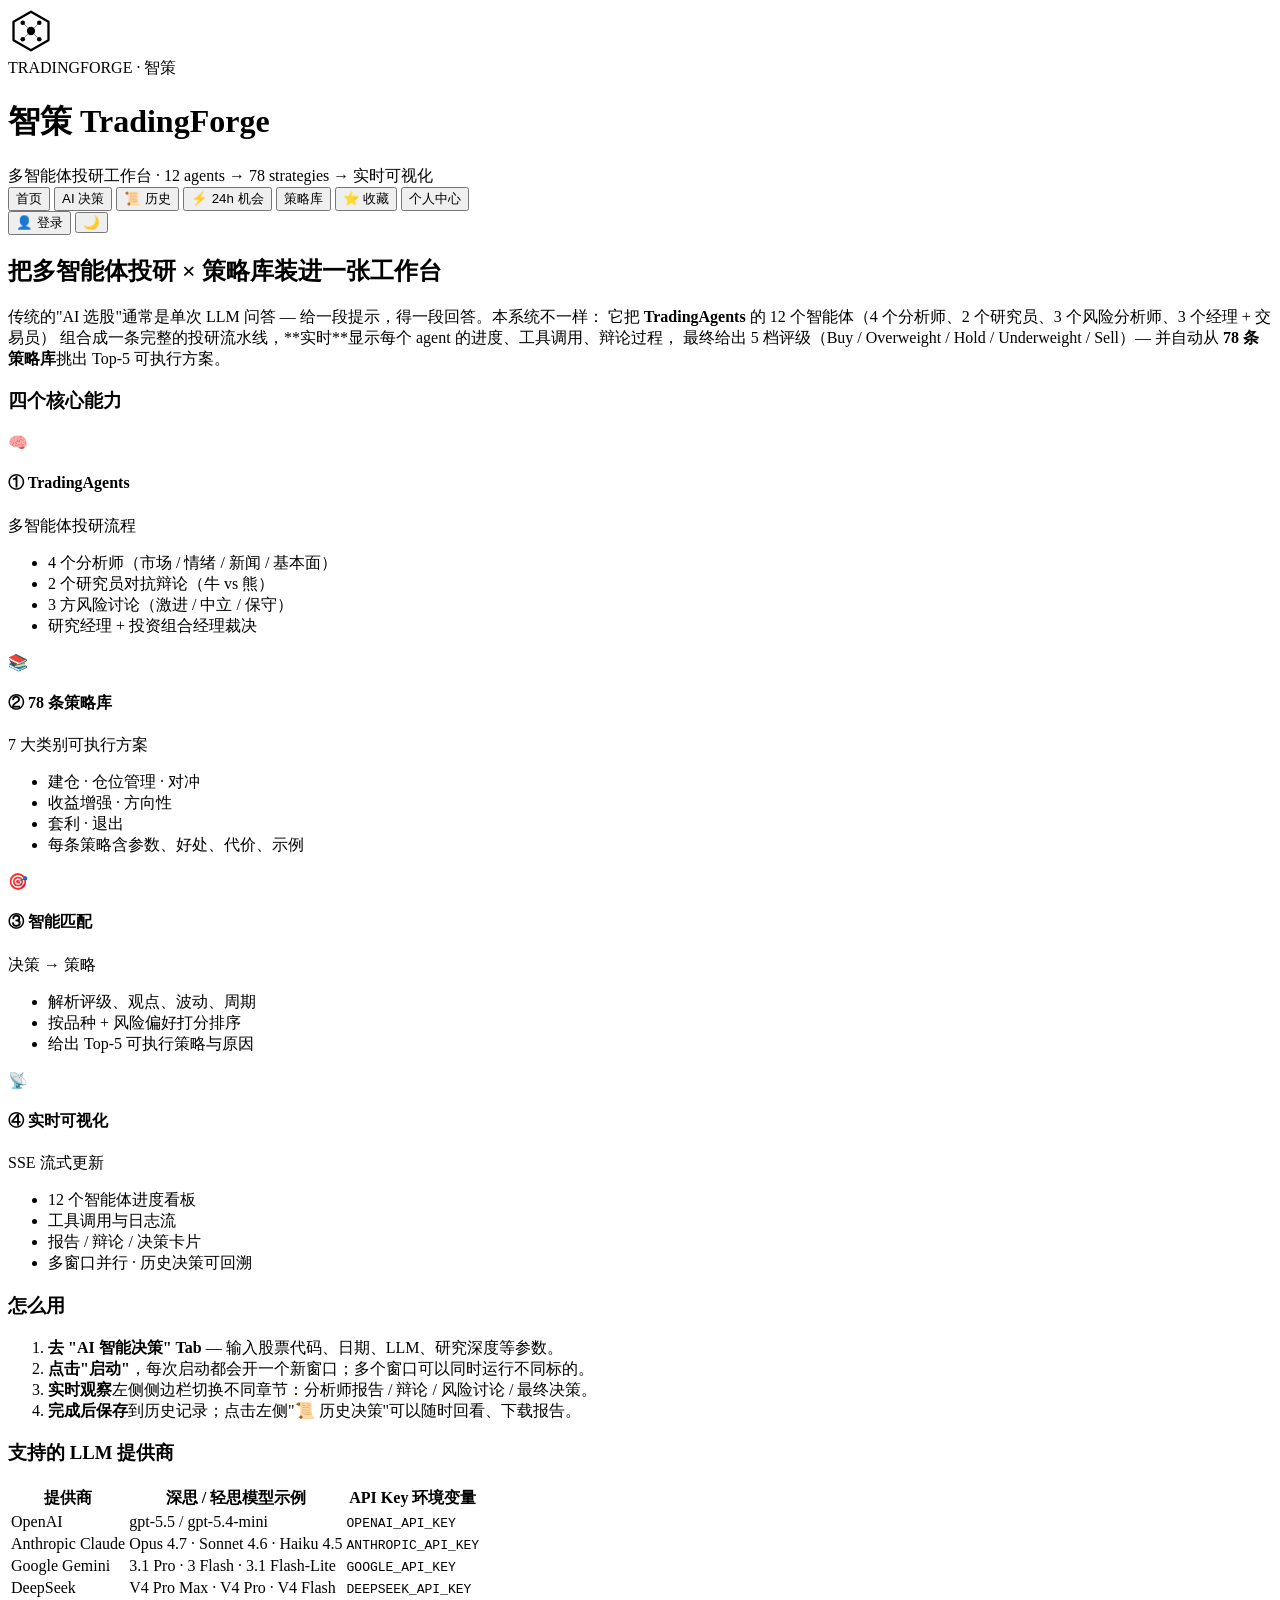
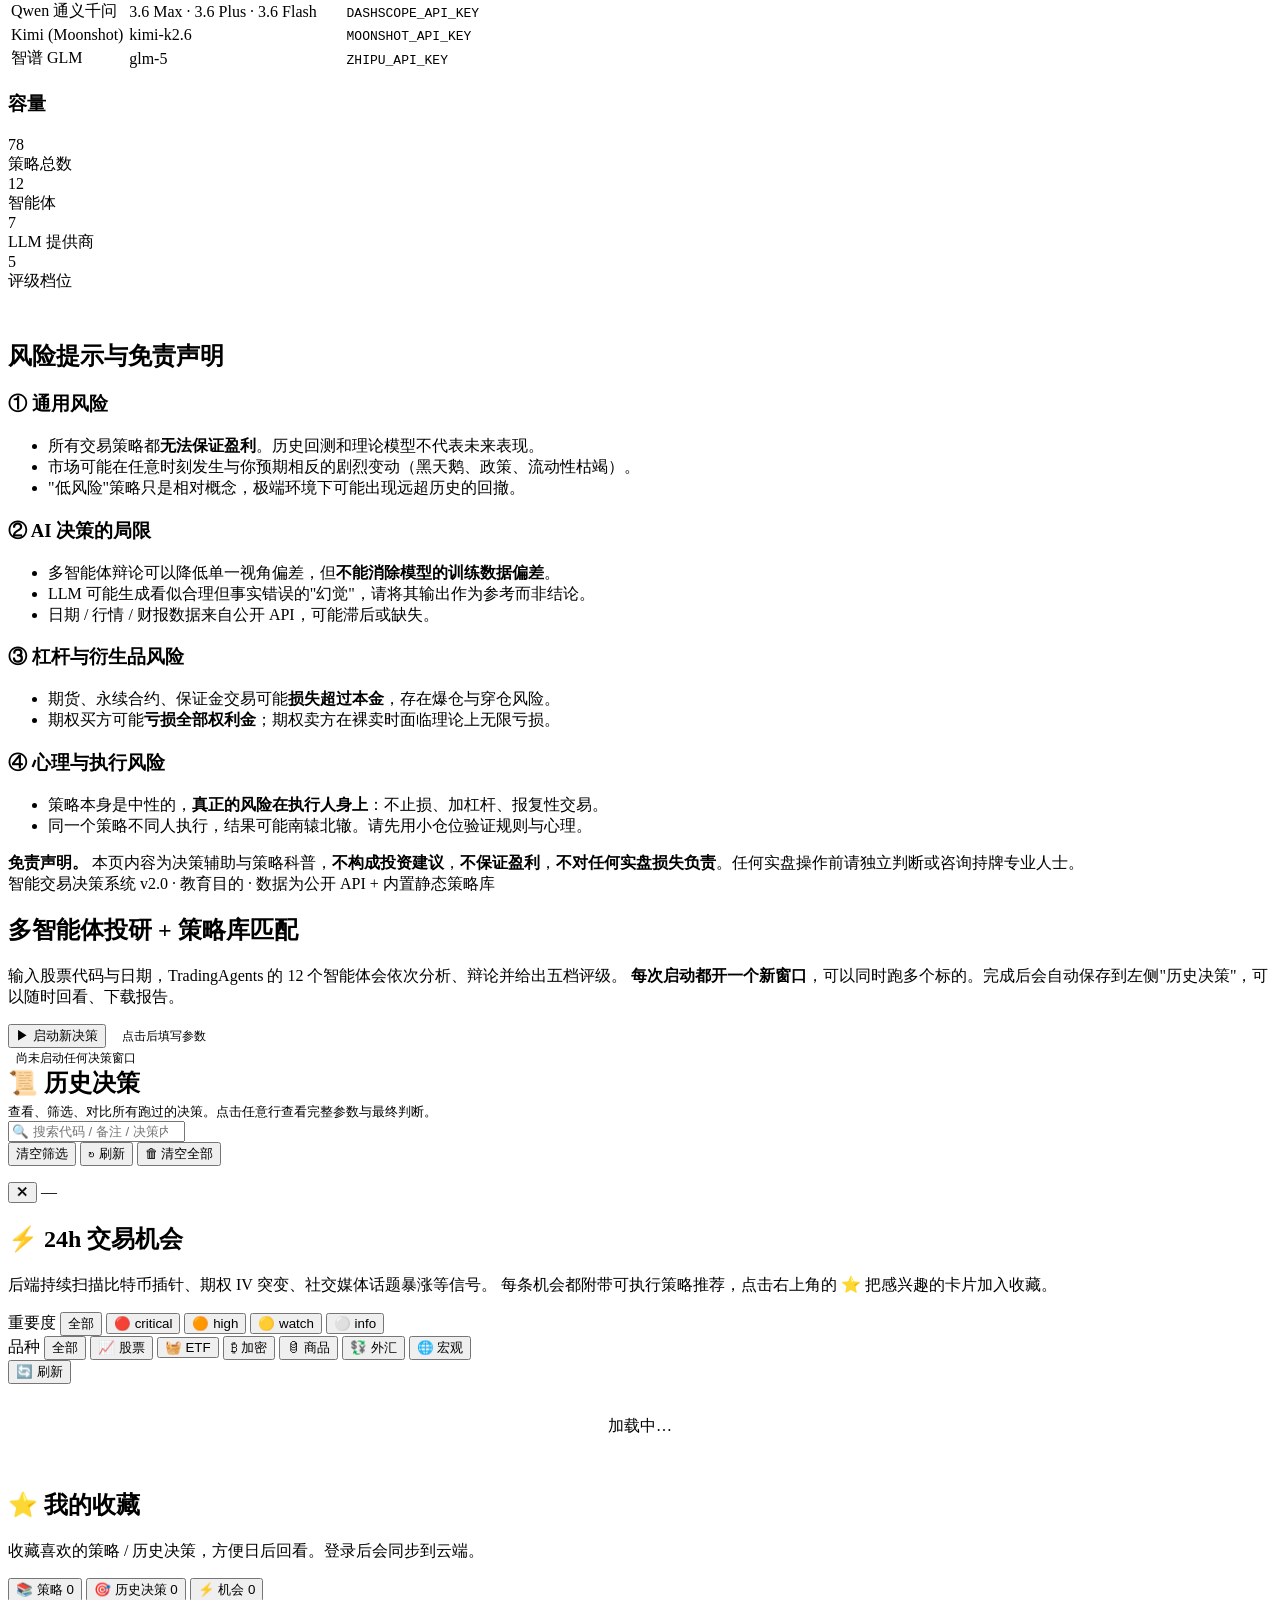
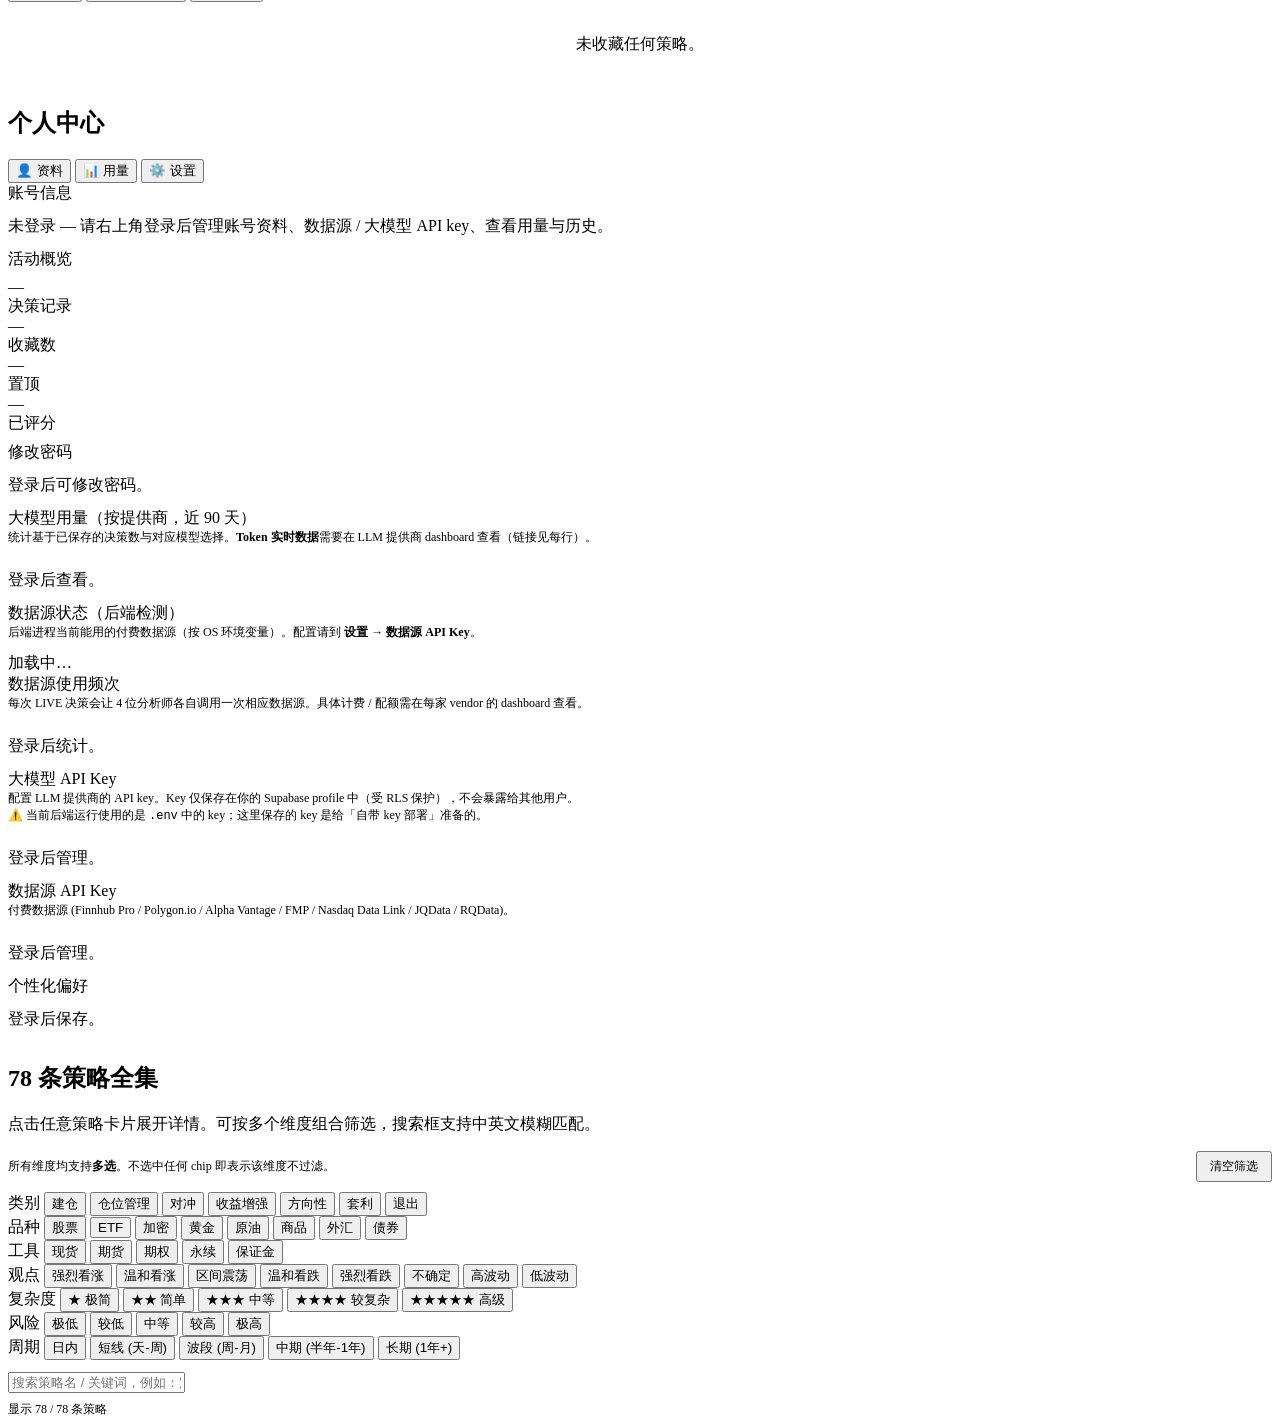
==== commit c1ecd148: "refactor: drop history sidebar from AI 决策, fix history-page column overlap Two related cleanups:  1." ====
--- a/trading-decision-app/static/index.html
+++ b/trading-decision-app/static/index.html
@@ -347,68 +347,10 @@
     </form>
   </div>
 
-  <!-- WORKSPACE: history sidebar + multiple windows -->
+  <!-- WORKSPACE: just the running decision windows.
+       History lives entirely in the dedicated 📜 历史 tab. -->
   <div class="decision-workspace">
-    <aside class="history-sidebar" id="history-sidebar">
-      <div class="history-head">
-        <span class="history-title">📜 历史决策</span>
-        <div style="display:flex; gap:4px;">
-          <button class="icon-btn small" id="history-toggle-filter" title="筛选 / 排序">⚙</button>
-          <button class="icon-btn small" id="history-clear" title="清空全部历史">🗑</button>
-        </div>
-      </div>
-
-      <div class="history-controls" id="history-controls" style="display:none;">
-        <div class="ctrl-row">
-          <label>排序</label>
-          <select id="history-sort">
-            <option value="time-desc">时间 ↓ 新→旧</option>
-            <option value="time-asc">时间 ↑ 旧→新</option>
-            <option value="rating-desc">星级 ↓ 高→低</option>
-            <option value="ticker">品种字母</option>
-          </select>
-        </div>
-        <div class="ctrl-row">
-          <label>建议</label>
-          <select id="history-filter-rating">
-            <option value="all">全部</option>
-            <option value="bull">🟢 多头 (Buy/Overweight)</option>
-            <option value="hold">⚪ 持有 (Hold)</option>
-            <option value="bear">🔴 空头 (Sell/Underweight)</option>
-          </select>
-        </div>
-        <div class="ctrl-row">
-          <label>品种</label>
-          <select id="history-filter-instrument">
-            <option value="all">全部</option>
-            <option value="stock">📈 股票</option>
-            <option value="etf">🧺 ETF</option>
-            <option value="crypto">₿ 加密</option>
-            <option value="commodity">🛢 商品</option>
-            <option value="forex">💱 外汇</option>
-          </select>
-        </div>
-        <div class="ctrl-row">
-          <label>评分</label>
-          <select id="history-filter-stars">
-            <option value="all">全部</option>
-            <option value="5">★★★★★ 仅 5 星</option>
-            <option value="4">★★★★☆ ≥ 4 星</option>
-            <option value="3">★★★☆☆ ≥ 3 星</option>
-            <option value="rated">有评分</option>
-            <option value="unrated">未评分</option>
-          </select>
-        </div>
-        <input type="text" class="search-box" id="history-search" placeholder="搜索代码 / 备注…" style="margin-top:6px; font-size:12px;">
-      </div>
-
-      <div class="history-empty muted" id="history-empty">
-        暂无记录。完成一次分析后会自动保存。
-      </div>
-      <ul class="history-list" id="history-list"></ul>
-    </aside>
-
-    <div class="windows-area">
+    <div class="windows-area" style="grid-column: 1 / -1;">
       <div class="window-tabs" id="window-tabs">
         <span class="muted" style="font-size:12px; padding:4px 8px;">尚未启动任何决策窗口</span>
       </div>
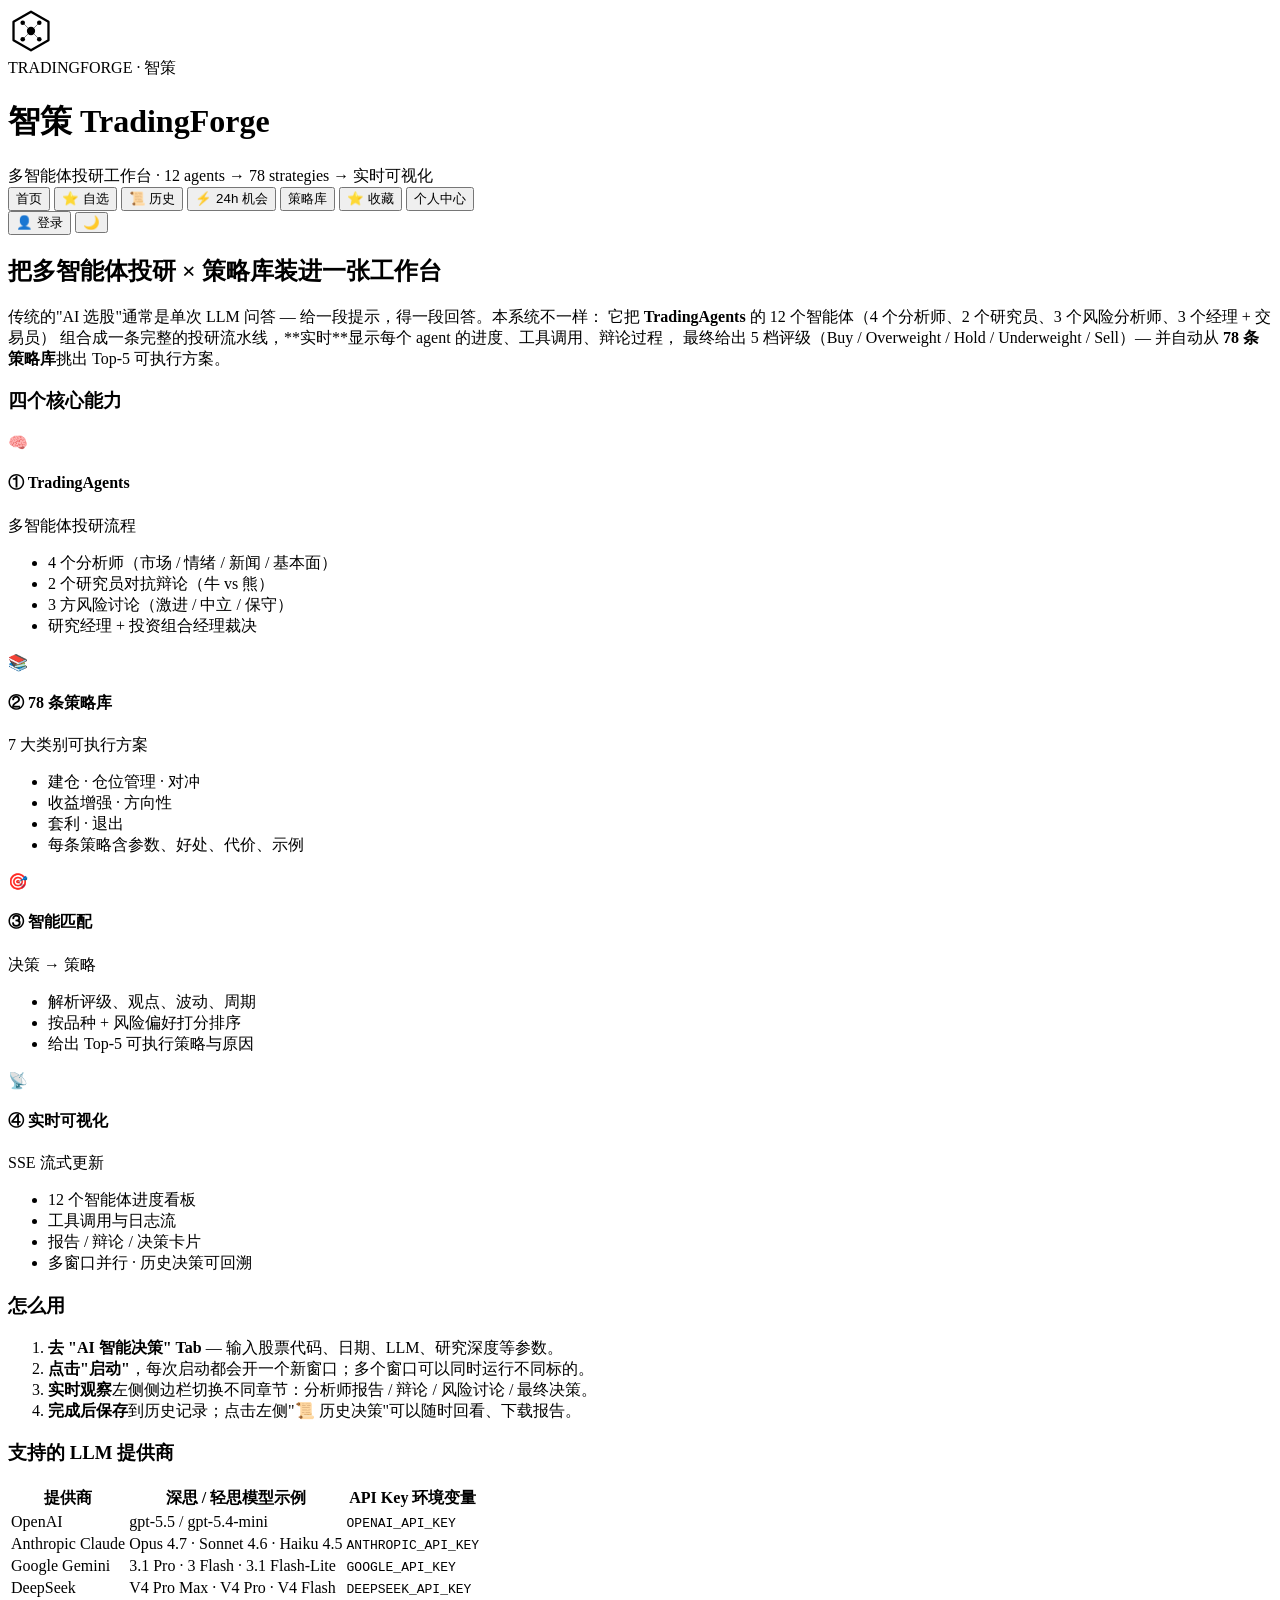
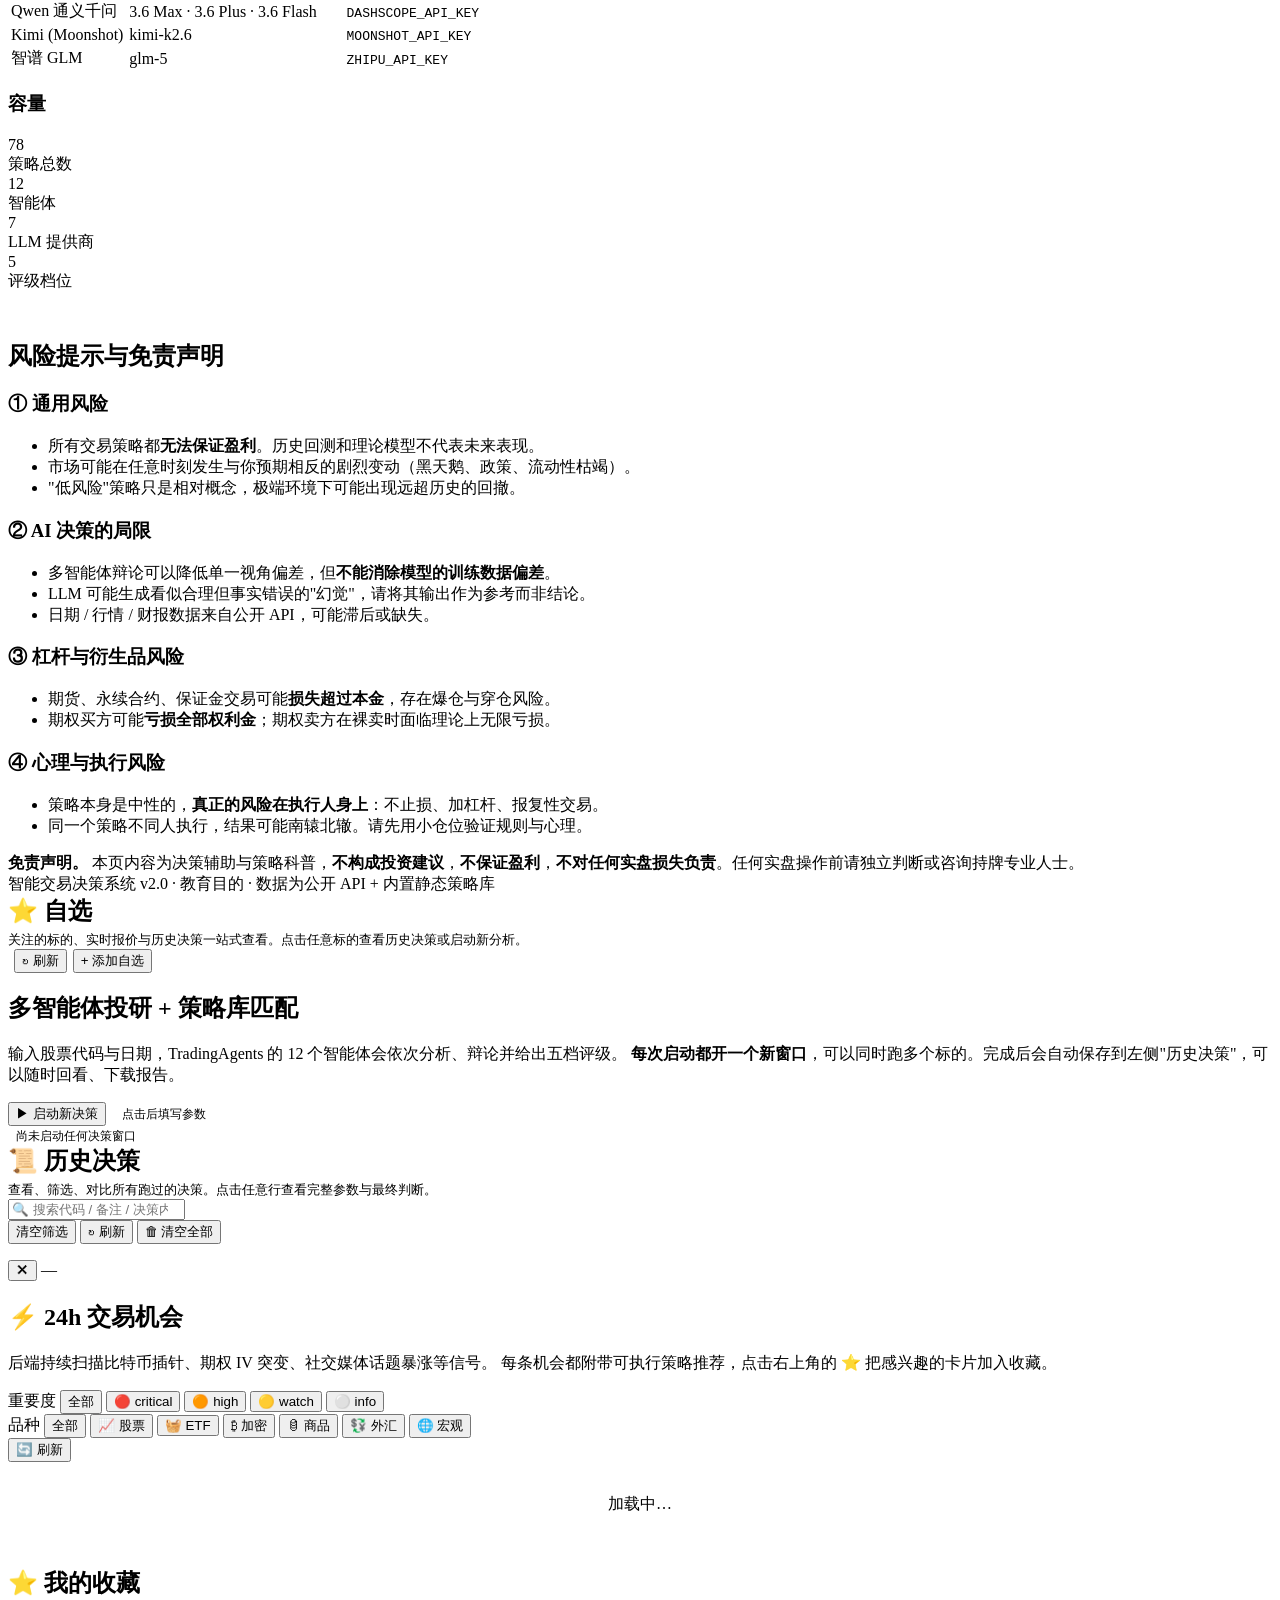
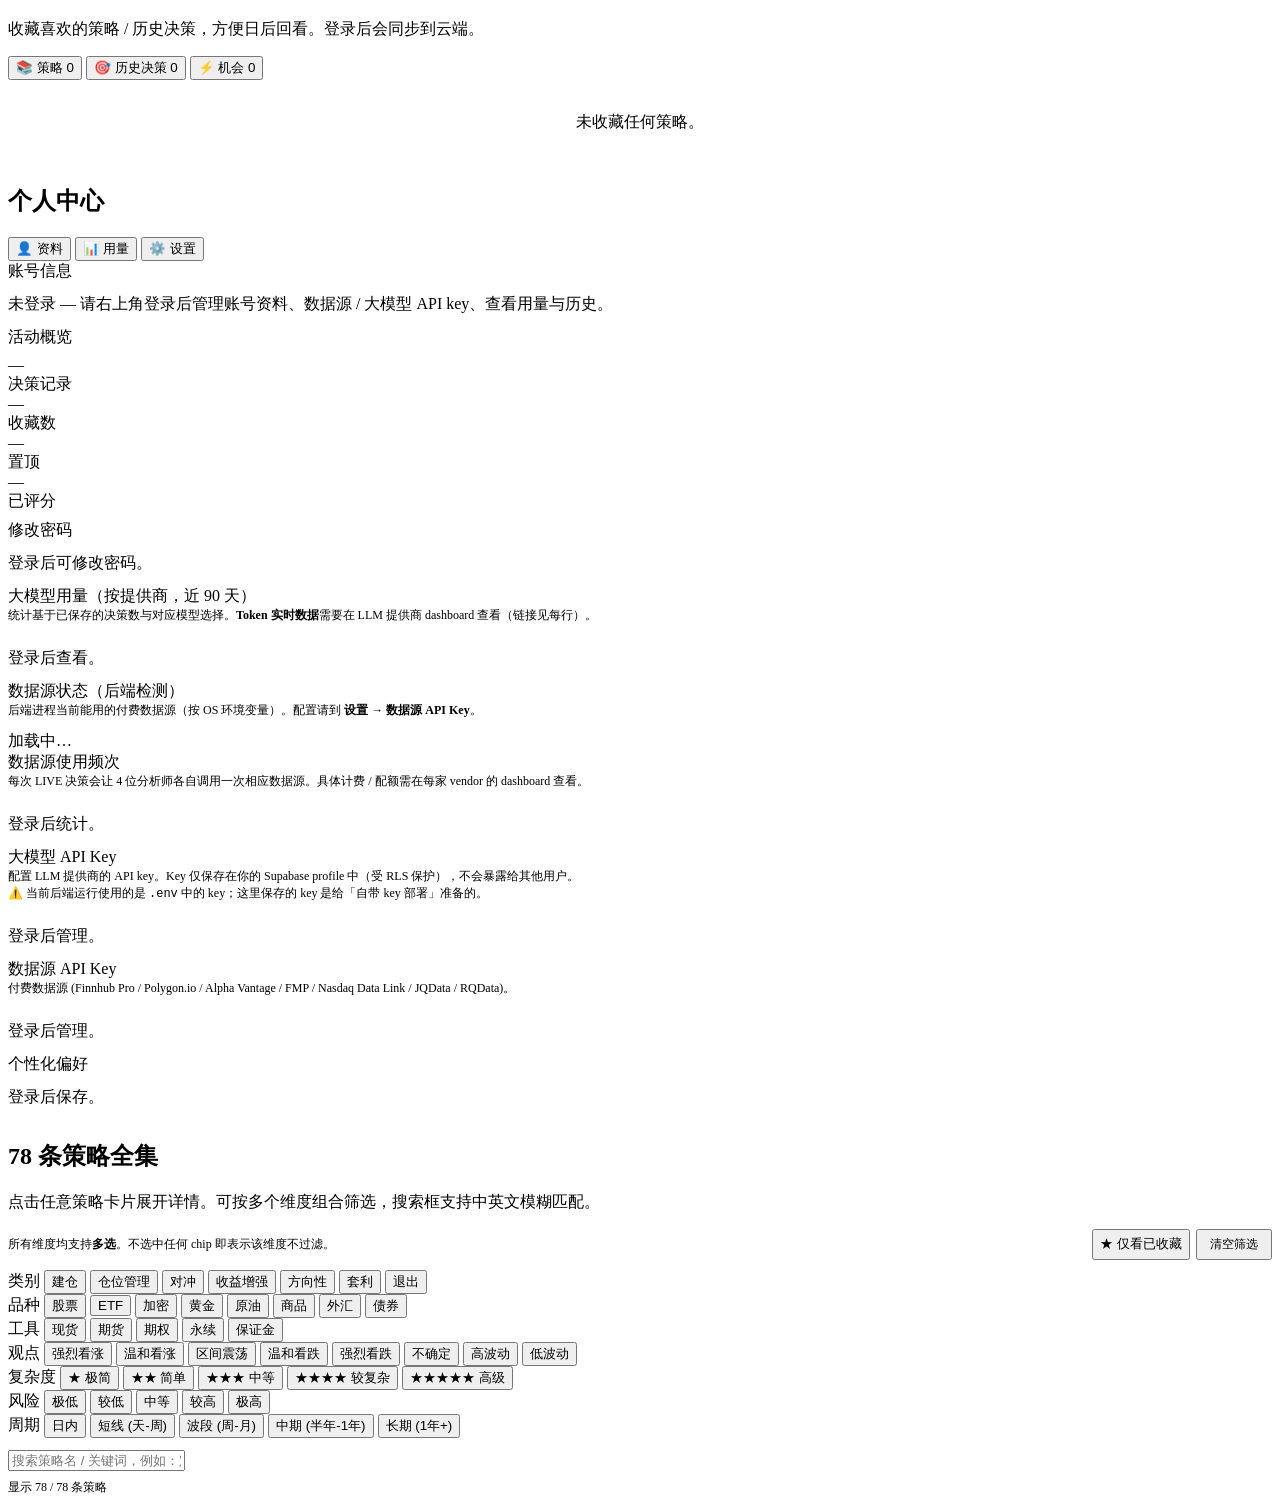
==== commit 3a48f119: "feat: 自选 page replaces AI 决策 entry; simpler decision form; library favorites filter Major restructur" ====
--- a/trading-decision-app/static/index.html
+++ b/trading-decision-app/static/index.html
@@ -37,7 +37,8 @@
 <nav class="tabs" id="tabs">
   <div class="tabs-left">
     <button class="active" data-tab="home">首页</button>
-    <button data-tab="decision">AI 决策</button>
+    <button data-tab="watchlist">⭐ 自选</button>
+    <button data-tab="decision" style="display:none;" id="tab-btn-decision">运行中</button>
     <button data-tab="history">📜 历史<span class="nav-badge" id="history-nav-badge" style="display:none;"></span></button>
     <button data-tab="opportunities">⚡ 24h 机会<span class="nav-badge" id="opps-nav-badge" style="display:none;"></span></button>
     <button data-tab="library">策略库</button>
@@ -219,7 +220,48 @@
 </section>
 
 <!-- ========================================================== -->
-<!--  AI DECISION TAB                                            -->
+<!--  WATCHLIST (新主入口)                                        -->
+<!-- ========================================================== -->
+<section class="tab-content" id="watchlist">
+  <div class="watchlist-page">
+    <header class="watchlist-head">
+      <div>
+        <h2 style="margin:0;">⭐ 自选</h2>
+        <p class="muted" style="margin:4px 0 0; font-size:13px;">
+          关注的标的、实时报价与历史决策一站式查看。点击任意标的查看历史决策或启动新分析。
+        </p>
+      </div>
+      <div style="display:flex; gap:6px; align-items:center;">
+        <span class="muted" style="font-size:12px;" id="watchlist-updated"></span>
+        <button class="btn secondary small" id="watchlist-refresh">↻ 刷新</button>
+        <button class="btn primary small" id="watchlist-add-btn">+ 添加自选</button>
+      </div>
+    </header>
+
+    <!-- Add form: hidden until + 添加自选 clicked -->
+    <div class="watchlist-add-form" id="watchlist-add-form" style="display:none;">
+      <input type="text" id="watchlist-add-ticker"
+             placeholder="代码：NVDA / BTC-USD / 0700.HK / 600519.SS / GC=F …"
+             autocomplete="off" />
+      <input type="text" id="watchlist-add-name" placeholder="昵称（可选）" autocomplete="off" />
+      <input type="text" id="watchlist-add-group"
+             placeholder="自定义分组（可选，例如：龙头股 / 长期持有）" autocomplete="off" />
+      <button class="btn primary small" id="watchlist-add-submit">添加</button>
+      <button class="btn secondary small" id="watchlist-add-cancel">取消</button>
+    </div>
+
+    <!-- Group chips: built-in markets + custom groups -->
+    <div class="watchlist-groups" id="watchlist-groups"></div>
+
+    <div class="watchlist-list-wrap">
+      <div class="watchlist-empty" id="watchlist-empty"></div>
+      <ul class="watchlist-list" id="watchlist-list"></ul>
+    </div>
+  </div>
+</section>
+
+<!-- ========================================================== -->
+<!--  AI DECISION TAB (entry point only — opened from 自选)       -->
 <!-- ========================================================== -->
 <section class="tab-content" id="decision">
   <h2>多智能体投研 + 策略库匹配</h2>
@@ -286,19 +328,6 @@
           </select>
         </div>
         <div class="field">
-          <label for="instrument">品种偏好（用于策略匹配）</label>
-          <select id="instrument">
-            <option value="" selected>不限</option>
-            <option value="stock">股票</option>
-            <option value="etf">ETF</option>
-            <option value="crypto">加密</option>
-            <option value="gold">黄金</option>
-            <option value="commodity">商品</option>
-            <option value="forex">外汇</option>
-            <option value="bond">债券</option>
-          </select>
-        </div>
-        <div class="field">
           <label for="risk-tolerance">风险偏好</label>
           <select id="risk-tolerance">
             <option value="1">保守 ★</option>
@@ -308,29 +337,9 @@
             <option value="5">激进 ★★★★★</option>
           </select>
         </div>
-        <div class="field">
-          <label for="mode">运行模式</label>
-          <select id="mode">
-            <option value="live" selected>LIVE — 真实 LLM</option>
-            <option value="auto">自动</option>
-            <option value="demo">DEMO — 脚本模拟</option>
-          </select>
-        </div>
-
-        <div class="analyst-toggles">
-          <label class="checked"><input type="checkbox" id="an-market" checked /> 市场分析师</label>
-          <label class="checked"><input type="checkbox" id="an-social" checked /> 情绪分析师</label>
-          <label class="checked"><input type="checkbox" id="an-news" checked /> 新闻分析师</label>
-          <label class="checked"><input type="checkbox" id="an-fundamentals" checked /> 基本面分析师</label>
-        </div>
-
-        <details class="advanced-toggles" style="grid-column: 1 / -1;">
-          <summary style="cursor:pointer; font-size:13px; color:var(--text-soft); padding:6px 0;">⚙️ 高级选项</summary>
-          <div class="analyst-toggles" style="margin-top:6px;">
-            <label><input type="checkbox" id="opt-parallel-analysts" /> ⚡ 并行分析师 <span class="muted" style="font-size:11px;">(实验性 · 单次决策快 ~50%)</span></label>
-            <label><input type="checkbox" id="opt-structured-reports" /> 📋 结构化报告 <span class="muted" style="font-size:11px;">(每次决策多 1 次轻 LLM 调用)</span></label>
-          </div>
-        </details>
+
+        <!-- Hidden: pinned defaults — instrument hint = 不限, mode = live,
+             all 4 analysts on, both advanced toggles on. Wired in readForm(). -->
       </div>
 
       <div style="margin-top: 12px;">
@@ -375,7 +384,10 @@
     </header>
 
     <div class="history-page-toolbar">
-      <input type="search" class="history-page-search" id="history-page-search" placeholder="🔍 搜索代码 / 备注 / 决策内容…" />
+      <input type="search" class="history-page-search" id="history-page-search"
+             name="hist-q" autocomplete="off" autocapitalize="off"
+             spellcheck="false" data-1p-ignore data-lpignore="true"
+             placeholder="🔍 搜索代码 / 备注 / 决策内容…" />
       <div class="history-page-actions">
         <button class="btn secondary small" id="history-page-clear-filters">清空筛选</button>
         <button class="btn secondary small" id="history-page-refresh">↻ 刷新</button>
@@ -595,7 +607,10 @@
   <div class="filter-bar">
     <div style="display:flex; justify-content:space-between; align-items:center; margin-bottom:10px; gap:12px; flex-wrap:wrap;">
       <div class="muted" style="font-size:12px;">所有维度均支持<strong>多选</strong>。不选中任何 chip 即表示该维度不过滤。</div>
-      <button class="btn secondary" id="clear-filters" style="font-size:12px; padding:5px 12px;">清空筛选</button>
+      <div style="display:flex; gap:6px;">
+        <button class="chip" id="strategy-only-favorites" data-filter="favorites" data-value="1">★ 仅看已收藏</button>
+        <button class="btn secondary" id="clear-filters" style="font-size:12px; padding:5px 12px;">清空筛选</button>
+      </div>
     </div>
     <div class="filter-row">
       <span class="label">类别</span>
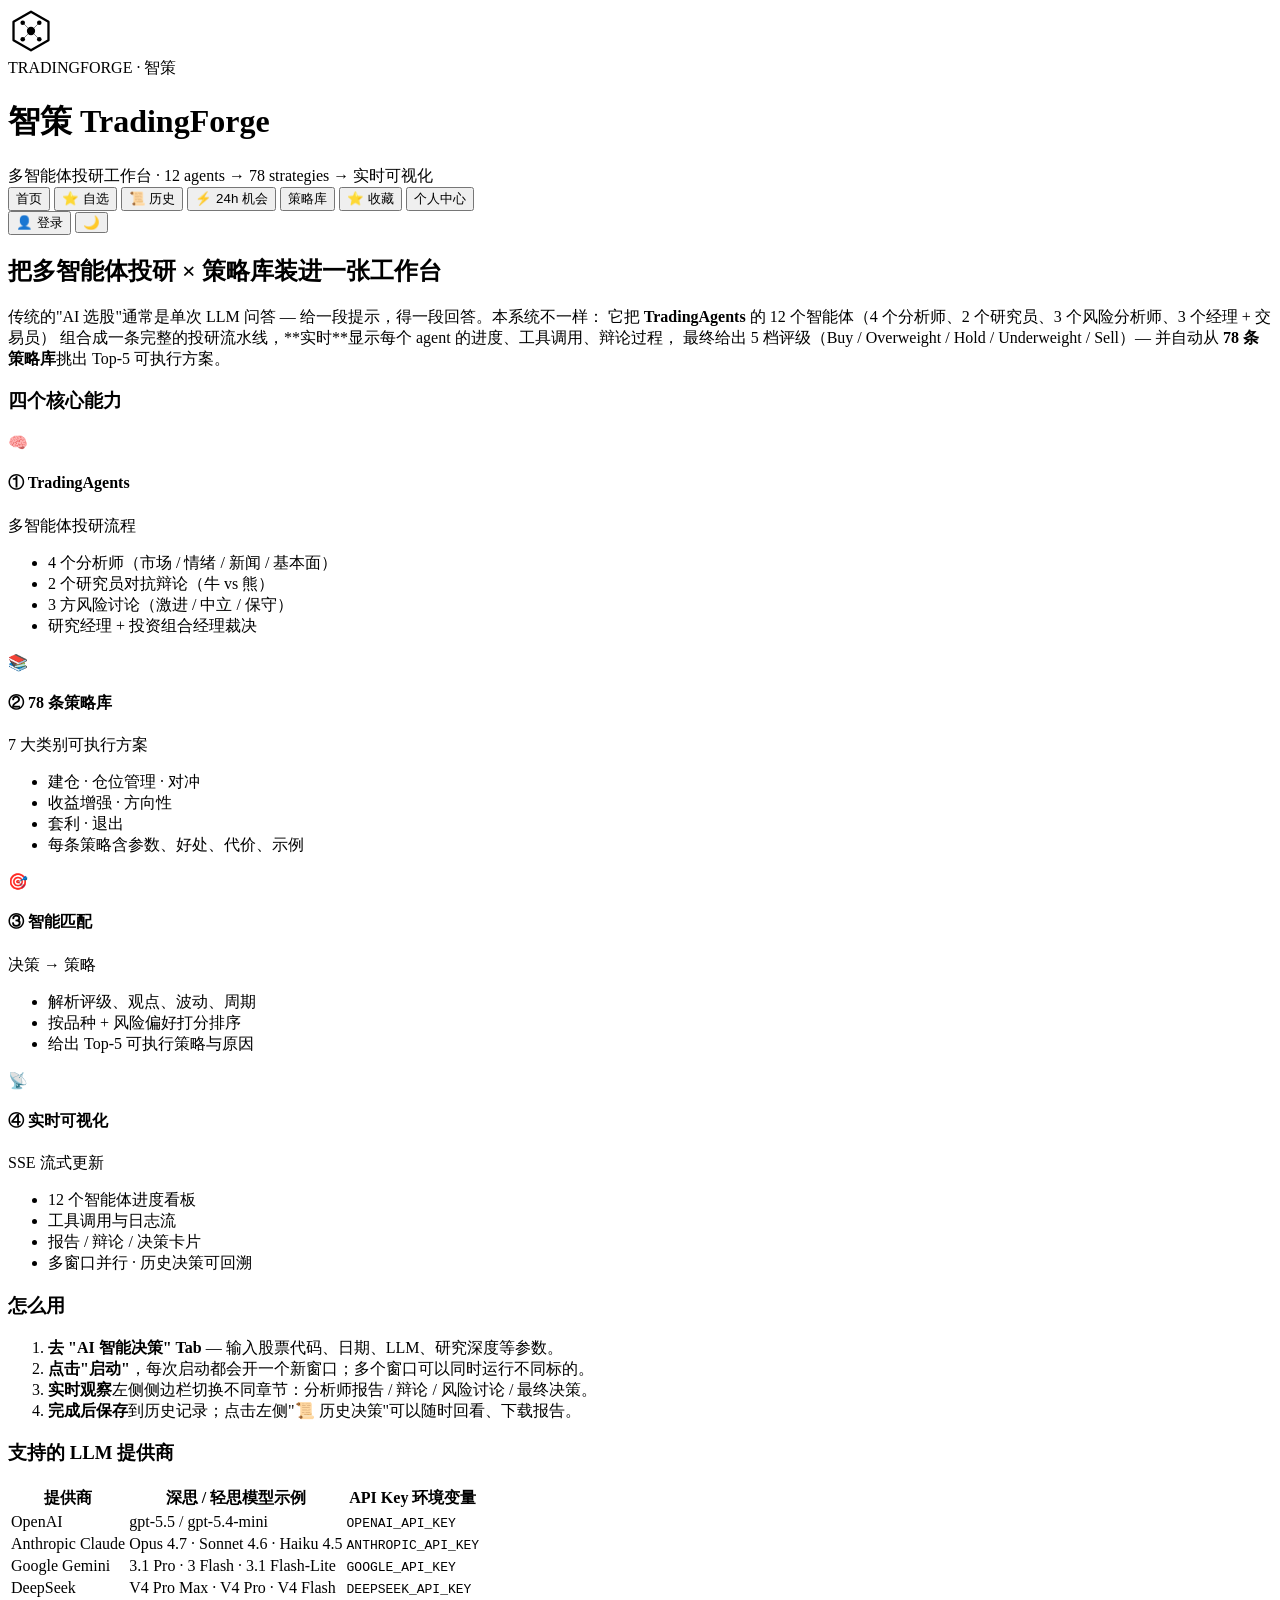
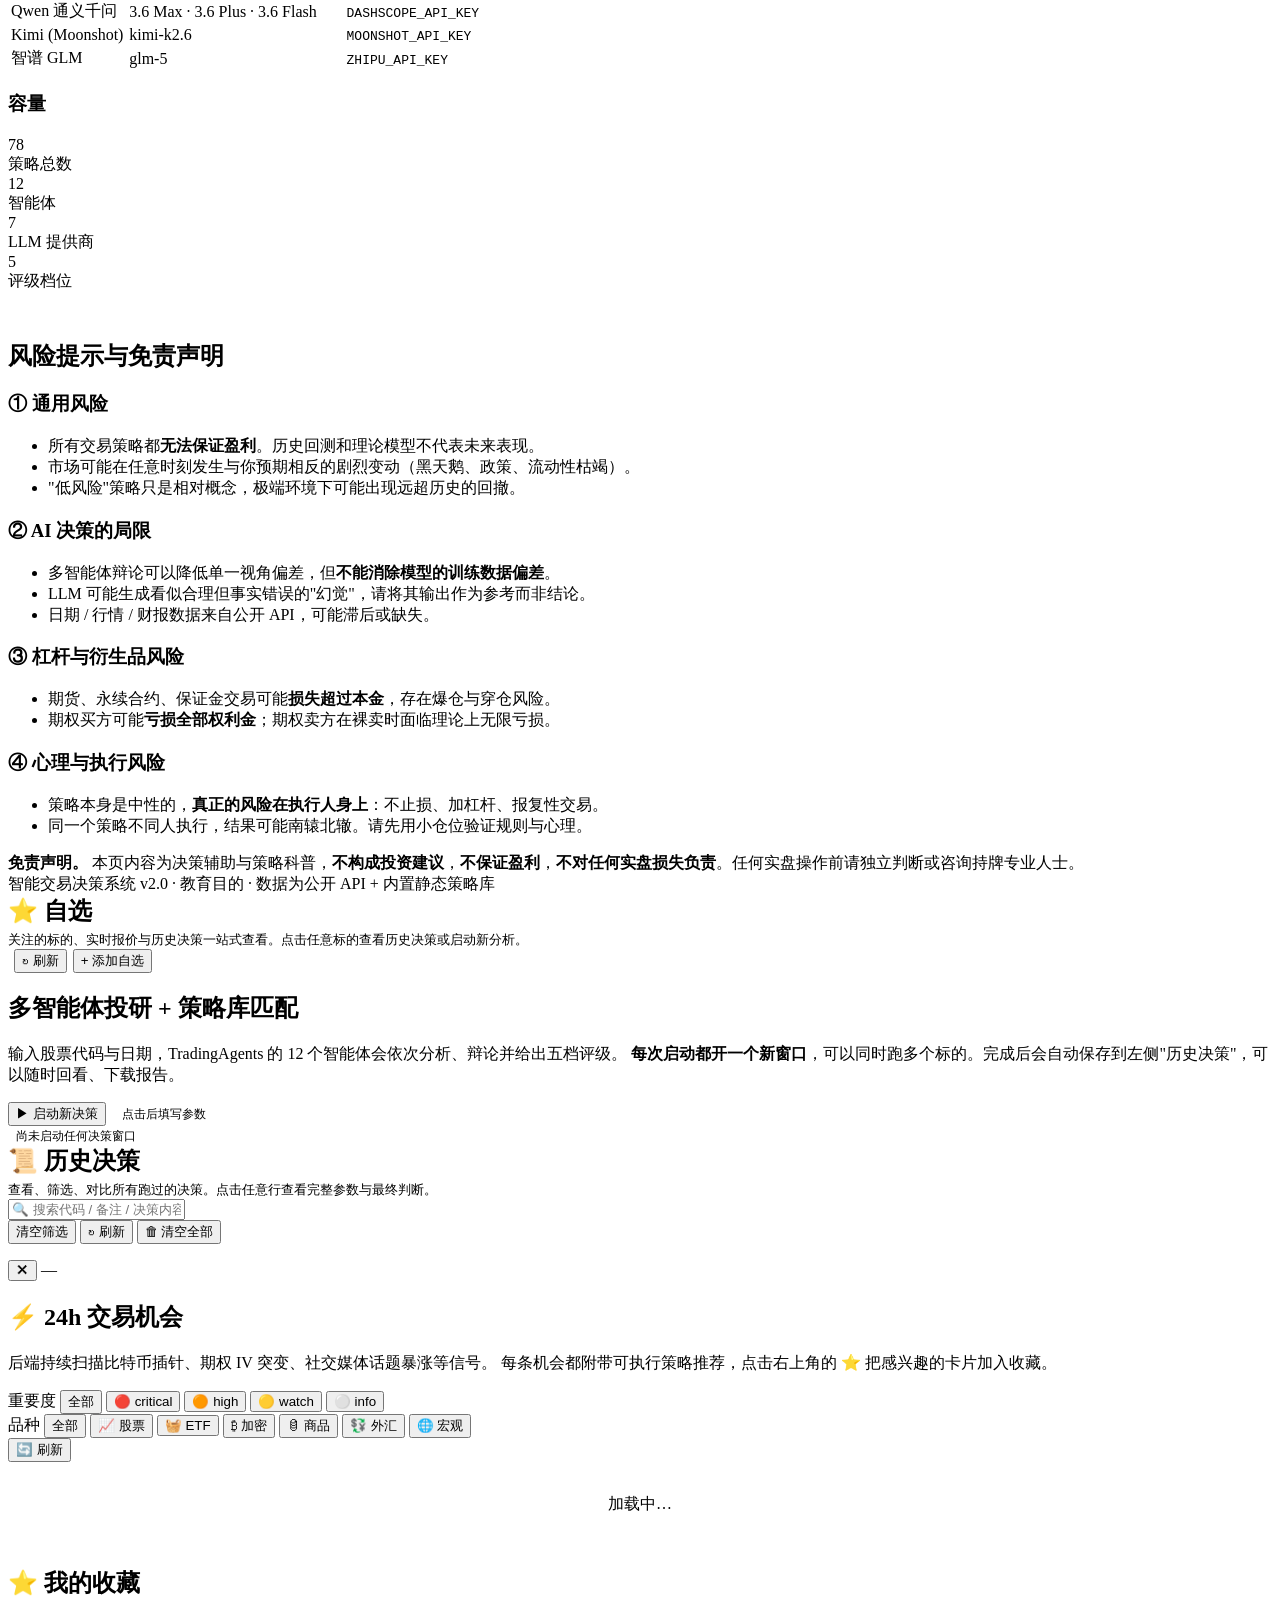
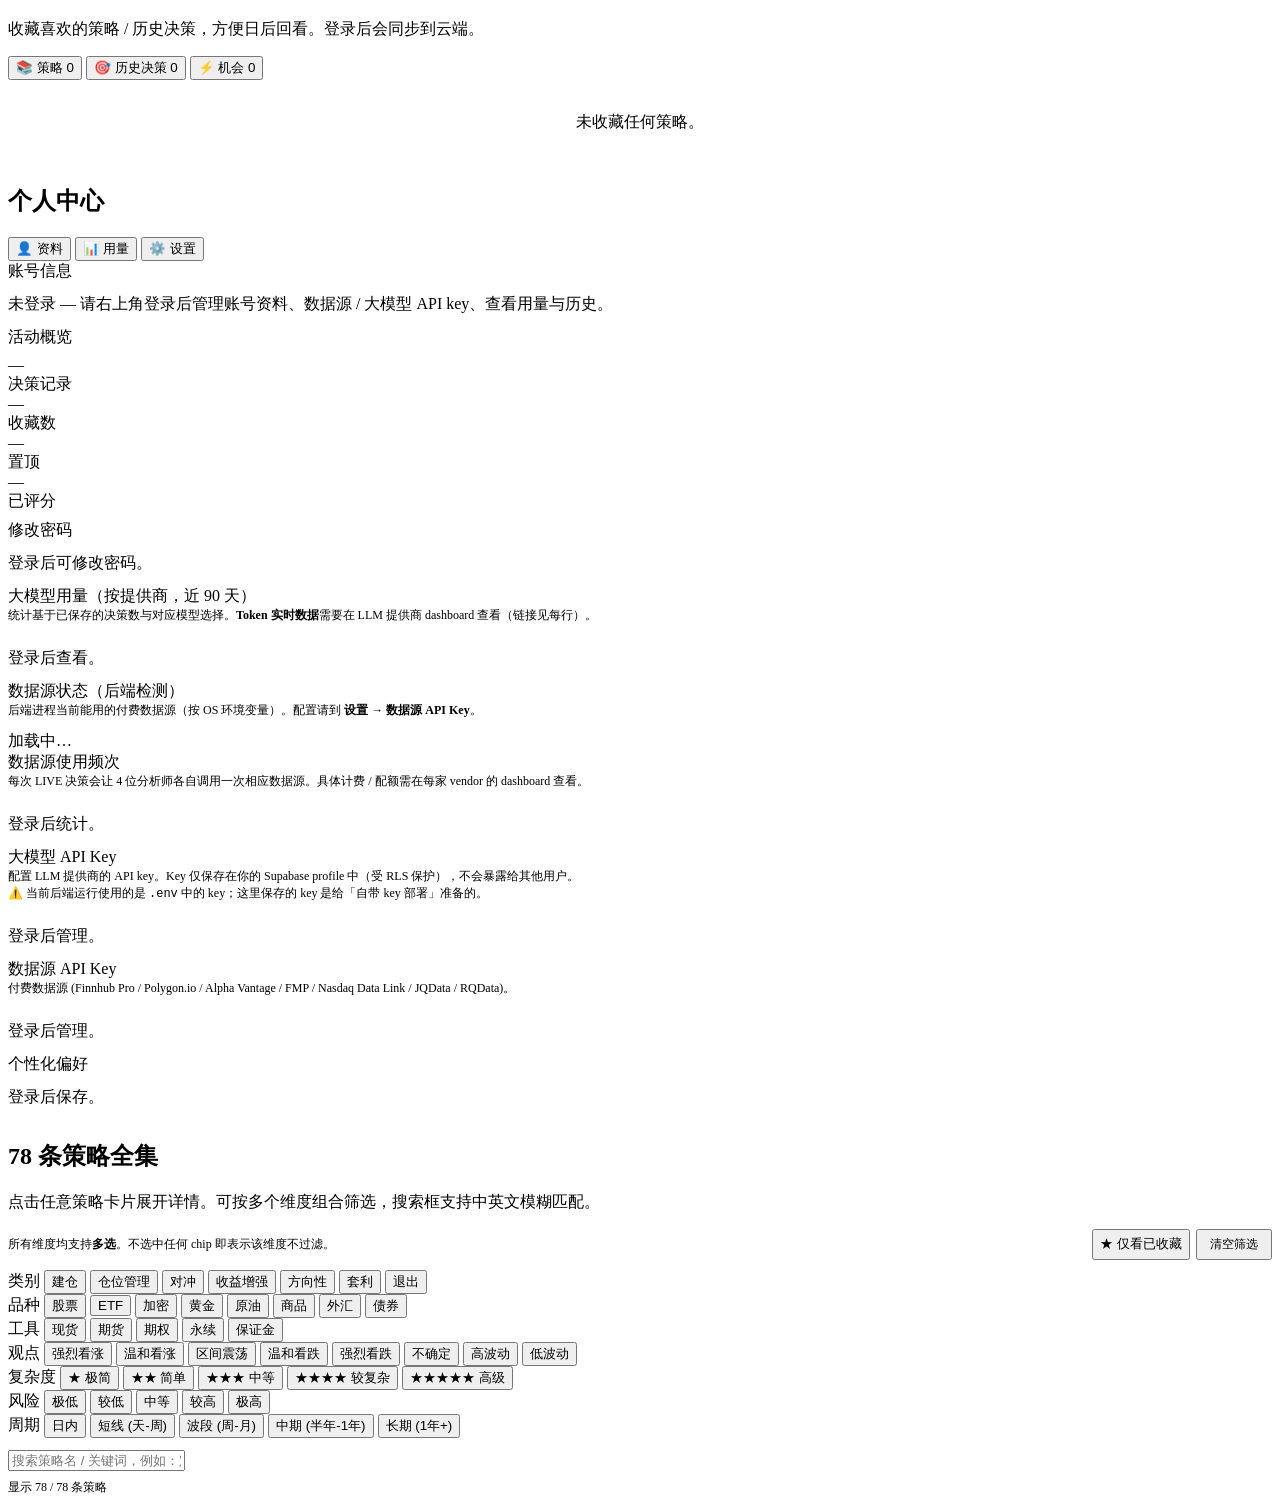
==== commit 633d9419: "fix: 4-layer defense against Chrome autofilling history search box Chrome's autofill heuristic was s" ====
--- a/trading-decision-app/static/index.html
+++ b/trading-decision-app/static/index.html
@@ -384,9 +384,18 @@
     </header>
 
     <div class="history-page-toolbar">
-      <input type="search" class="history-page-search" id="history-page-search"
-             name="hist-q" autocomplete="off" autocapitalize="off"
-             spellcheck="false" data-1p-ignore data-lpignore="true"
+      <!-- Decoy input: Chrome's autofill heuristic targets the FIRST text/email
+           input it sees in the form context. We give it a hidden dummy to
+           autofill instead, leaving the real search box untouched. -->
+      <input type="text" name="email-decoy" autocomplete="username"
+             tabindex="-1" aria-hidden="true"
+             style="position:absolute; left:-9999px; opacity:0; width:1px; height:1px;" />
+      <input type="text" class="history-page-search" id="history-page-search"
+             name="filter-history-search-input"
+             autocomplete="new-password" autocapitalize="off"
+             spellcheck="false" readonly
+             data-1p-ignore data-lpignore="true"
+             onfocus="this.removeAttribute('readonly'); this.removeAttribute('value');"
              placeholder="🔍 搜索代码 / 备注 / 决策内容…" />
       <div class="history-page-actions">
         <button class="btn secondary small" id="history-page-clear-filters">清空筛选</button>
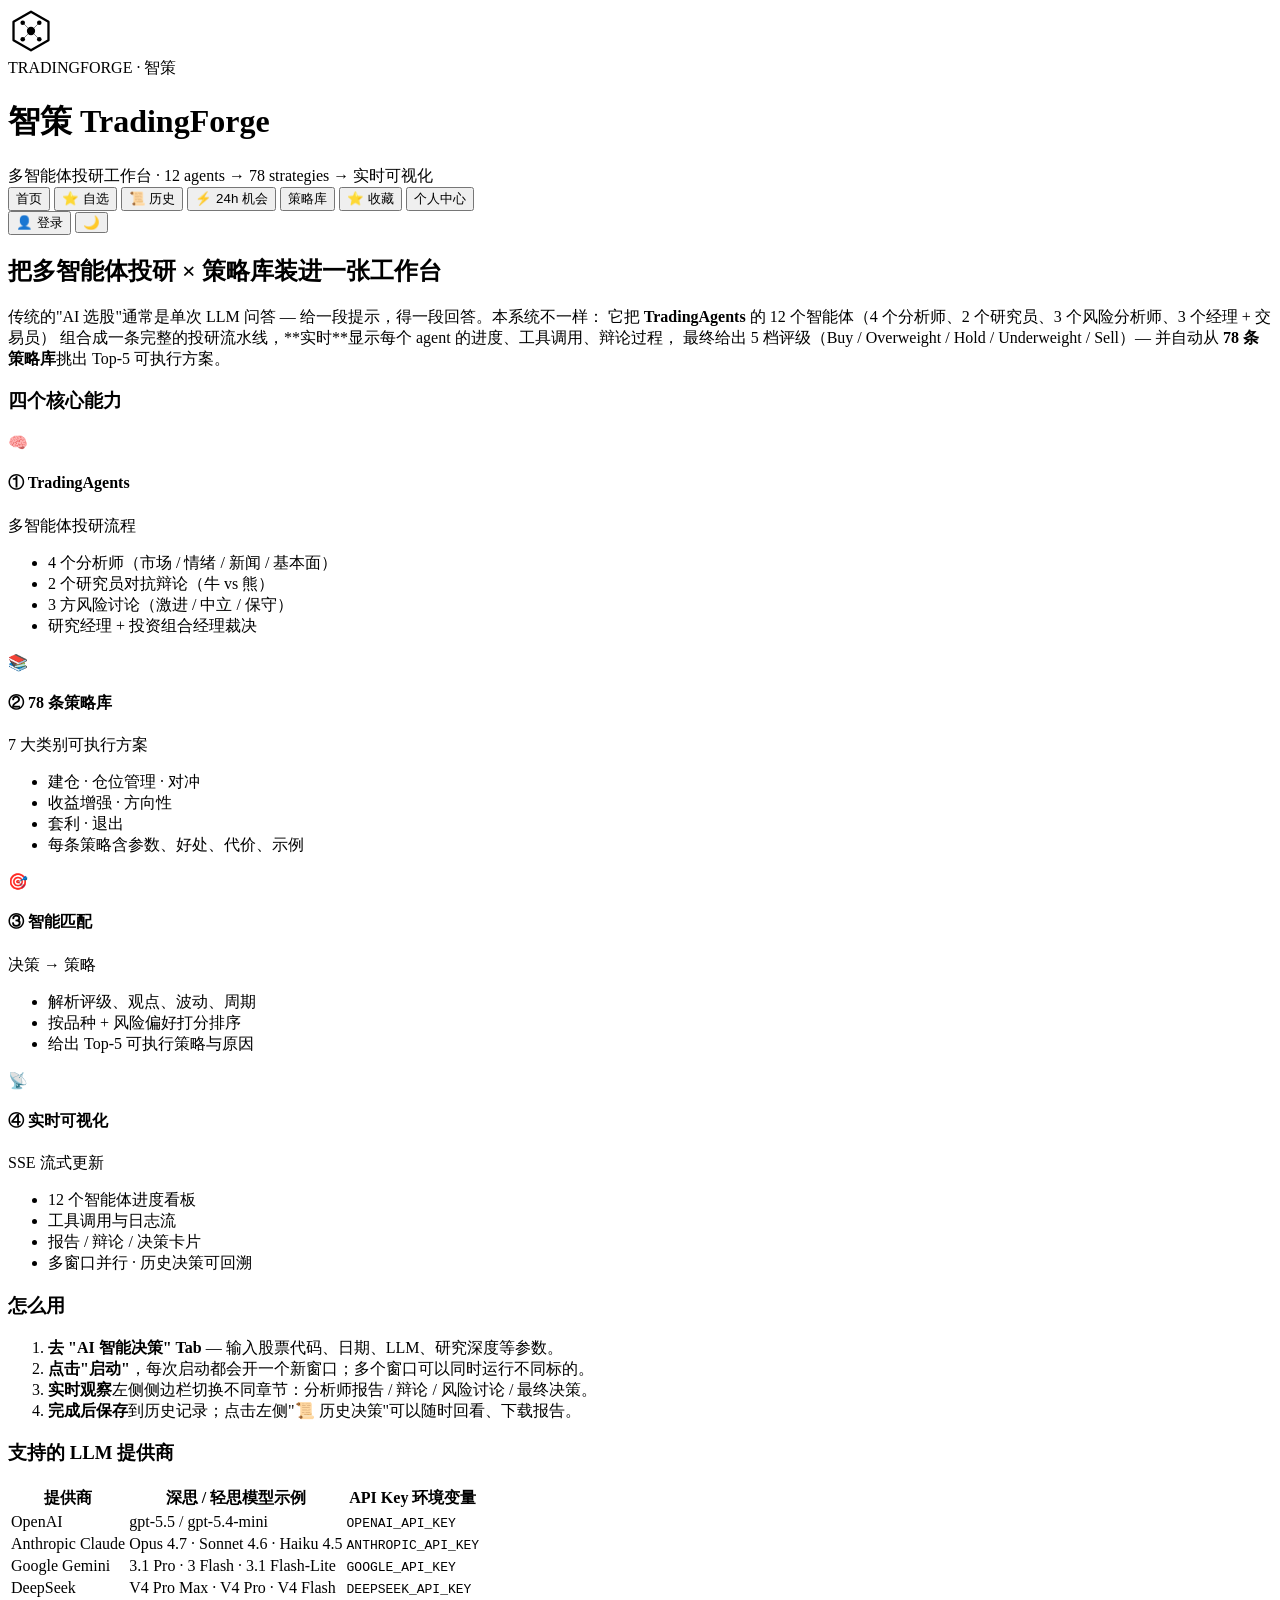
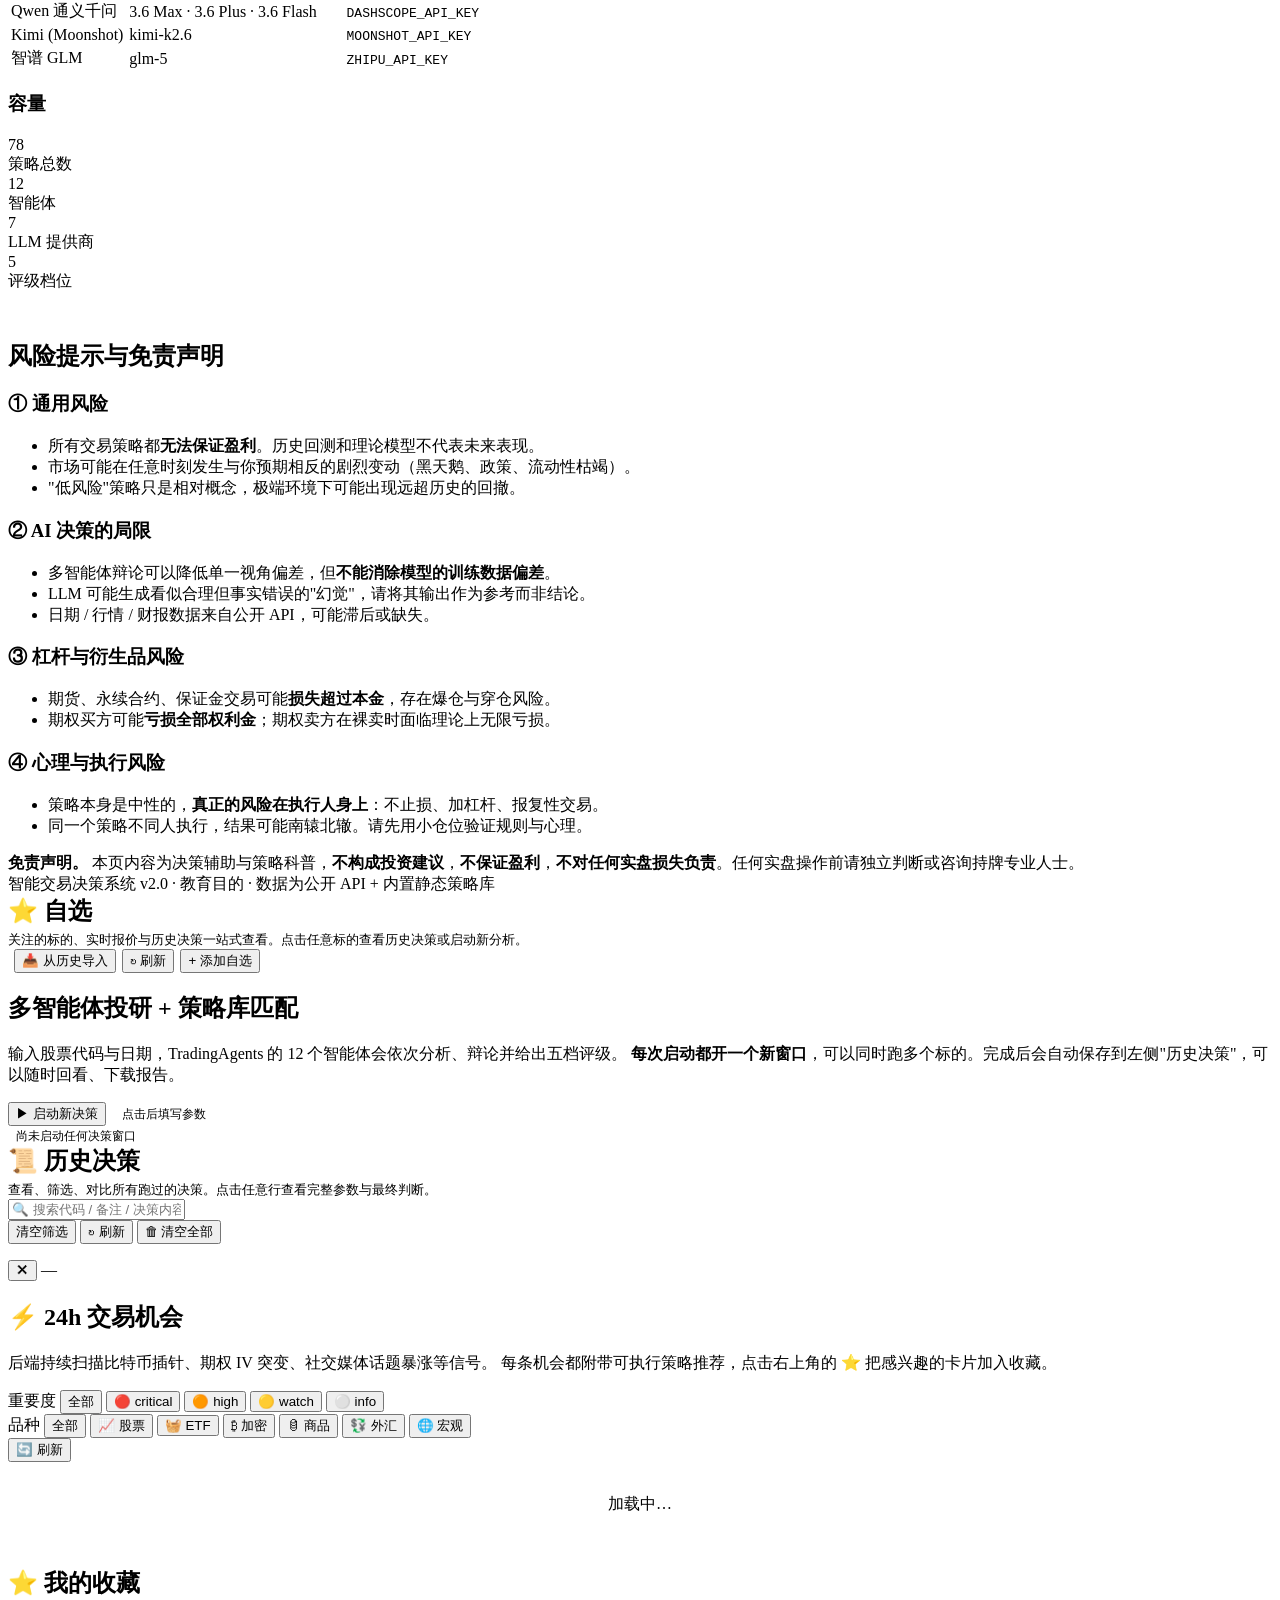
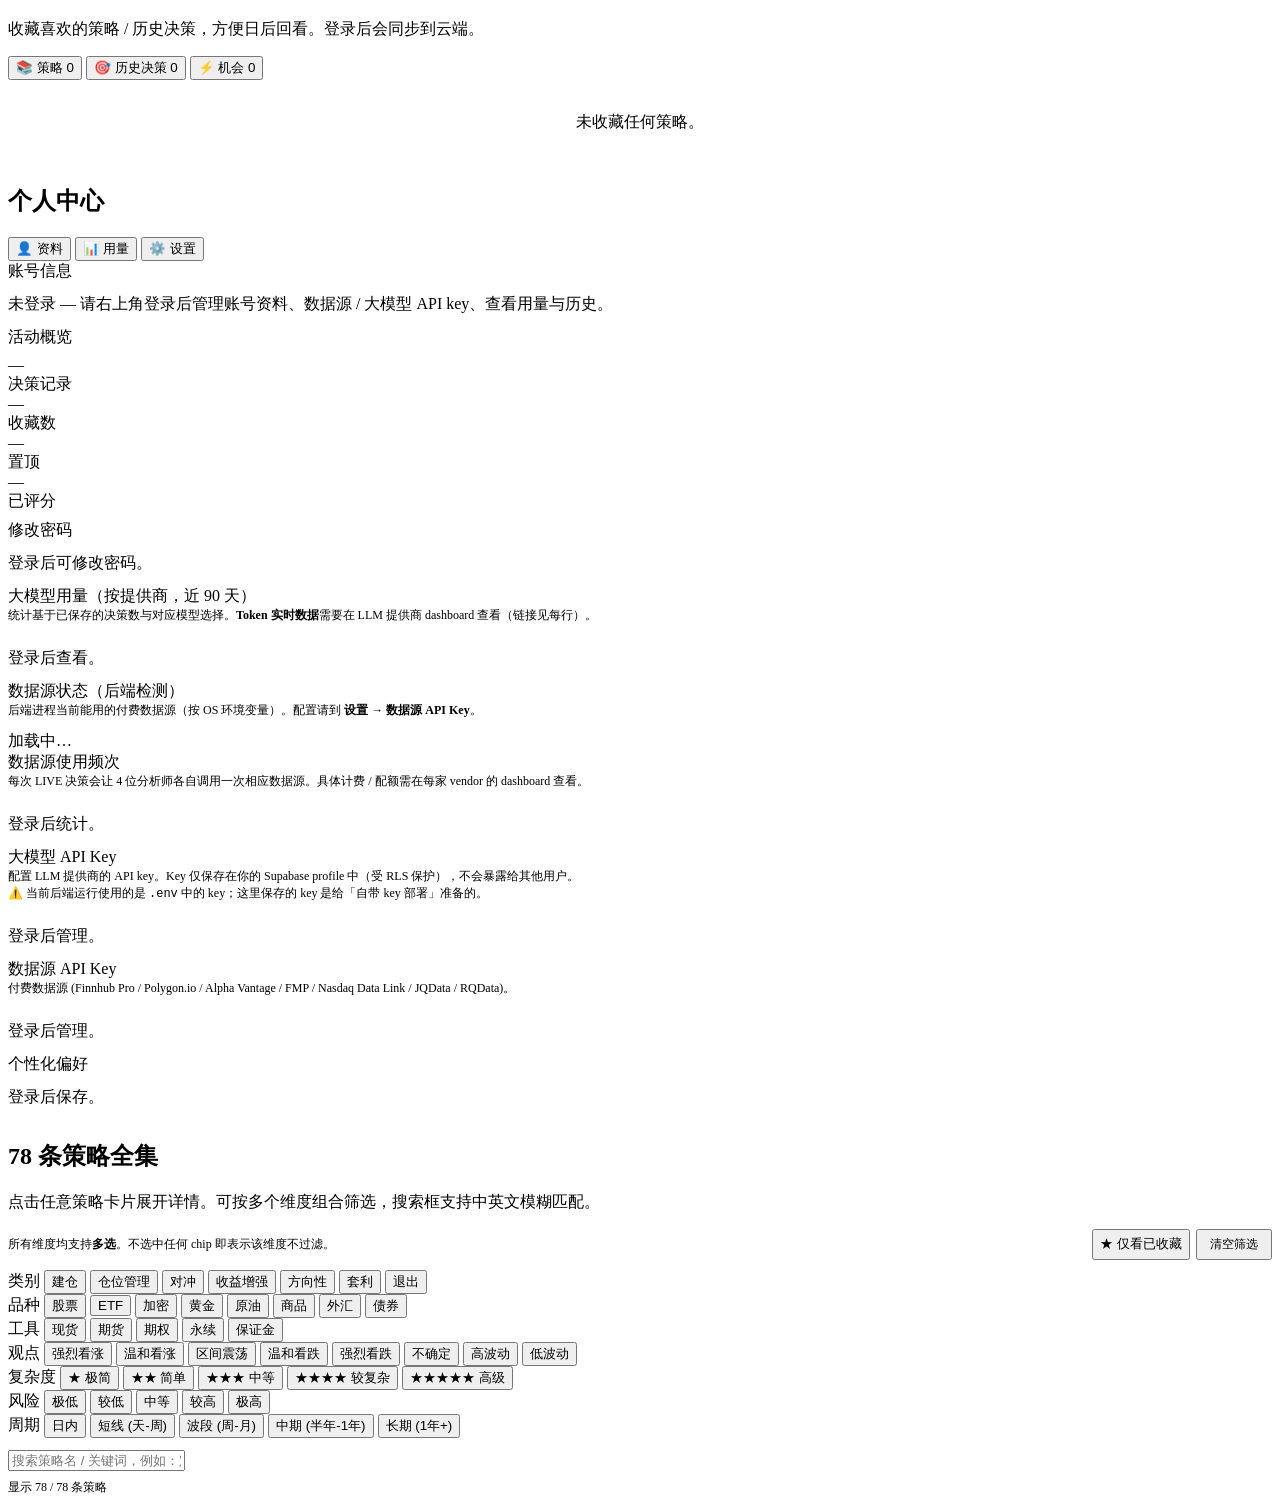
==== commit 8bea0501: "feat: import history tickers to watchlist + stop Chrome flagging add form as login Two fixes for the" ====
--- a/trading-decision-app/static/index.html
+++ b/trading-decision-app/static/index.html
@@ -233,21 +233,35 @@
       </div>
       <div style="display:flex; gap:6px; align-items:center;">
         <span class="muted" style="font-size:12px;" id="watchlist-updated"></span>
+        <button class="btn secondary small" id="watchlist-import-history" title="把历史决策里出现过的标的批量加入自选">📥 从历史导入</button>
         <button class="btn secondary small" id="watchlist-refresh">↻ 刷新</button>
         <button class="btn primary small" id="watchlist-add-btn">+ 添加自选</button>
       </div>
     </header>
 
-    <!-- Add form: hidden until + 添加自选 clicked -->
-    <div class="watchlist-add-form" id="watchlist-add-form" style="display:none;">
+    <!-- Add form: hidden until + 添加自选 clicked.
+         NOT wrapped in <form> on purpose — Chrome treats <form> with text
+         inputs as a possible login form and triggers "save password?".
+         autocomplete=new-password + neutral names + no submit input also
+         help suppress the heuristic. -->
+    <div class="watchlist-add-form" id="watchlist-add-form" style="display:none;" role="group" aria-label="添加自选">
       <input type="text" id="watchlist-add-ticker"
-             placeholder="代码：NVDA / BTC-USD / 0700.HK / 600519.SS / GC=F …"
-             autocomplete="off" />
-      <input type="text" id="watchlist-add-name" placeholder="昵称（可选）" autocomplete="off" />
+             name="wl-symbol-input" autocomplete="new-password"
+             autocapitalize="off" spellcheck="false"
+             data-1p-ignore data-lpignore="true"
+             placeholder="代码：NVDA / BTC-USD / 0700.HK / 600519.SS / GC=F …" />
+      <input type="text" id="watchlist-add-name"
+             name="wl-display-input" autocomplete="new-password"
+             autocapitalize="off" spellcheck="false"
+             data-1p-ignore data-lpignore="true"
+             placeholder="昵称（可选）" />
       <input type="text" id="watchlist-add-group"
-             placeholder="自定义分组（可选，例如：龙头股 / 长期持有）" autocomplete="off" />
-      <button class="btn primary small" id="watchlist-add-submit">添加</button>
-      <button class="btn secondary small" id="watchlist-add-cancel">取消</button>
+             name="wl-group-input" autocomplete="new-password"
+             autocapitalize="off" spellcheck="false"
+             data-1p-ignore data-lpignore="true"
+             placeholder="自定义分组（可选，例如：龙头股 / 长期持有）" />
+      <button type="button" class="btn primary small" id="watchlist-add-submit">添加</button>
+      <button type="button" class="btn secondary small" id="watchlist-add-cancel">取消</button>
     </div>
 
     <!-- Group chips: built-in markets + custom groups -->
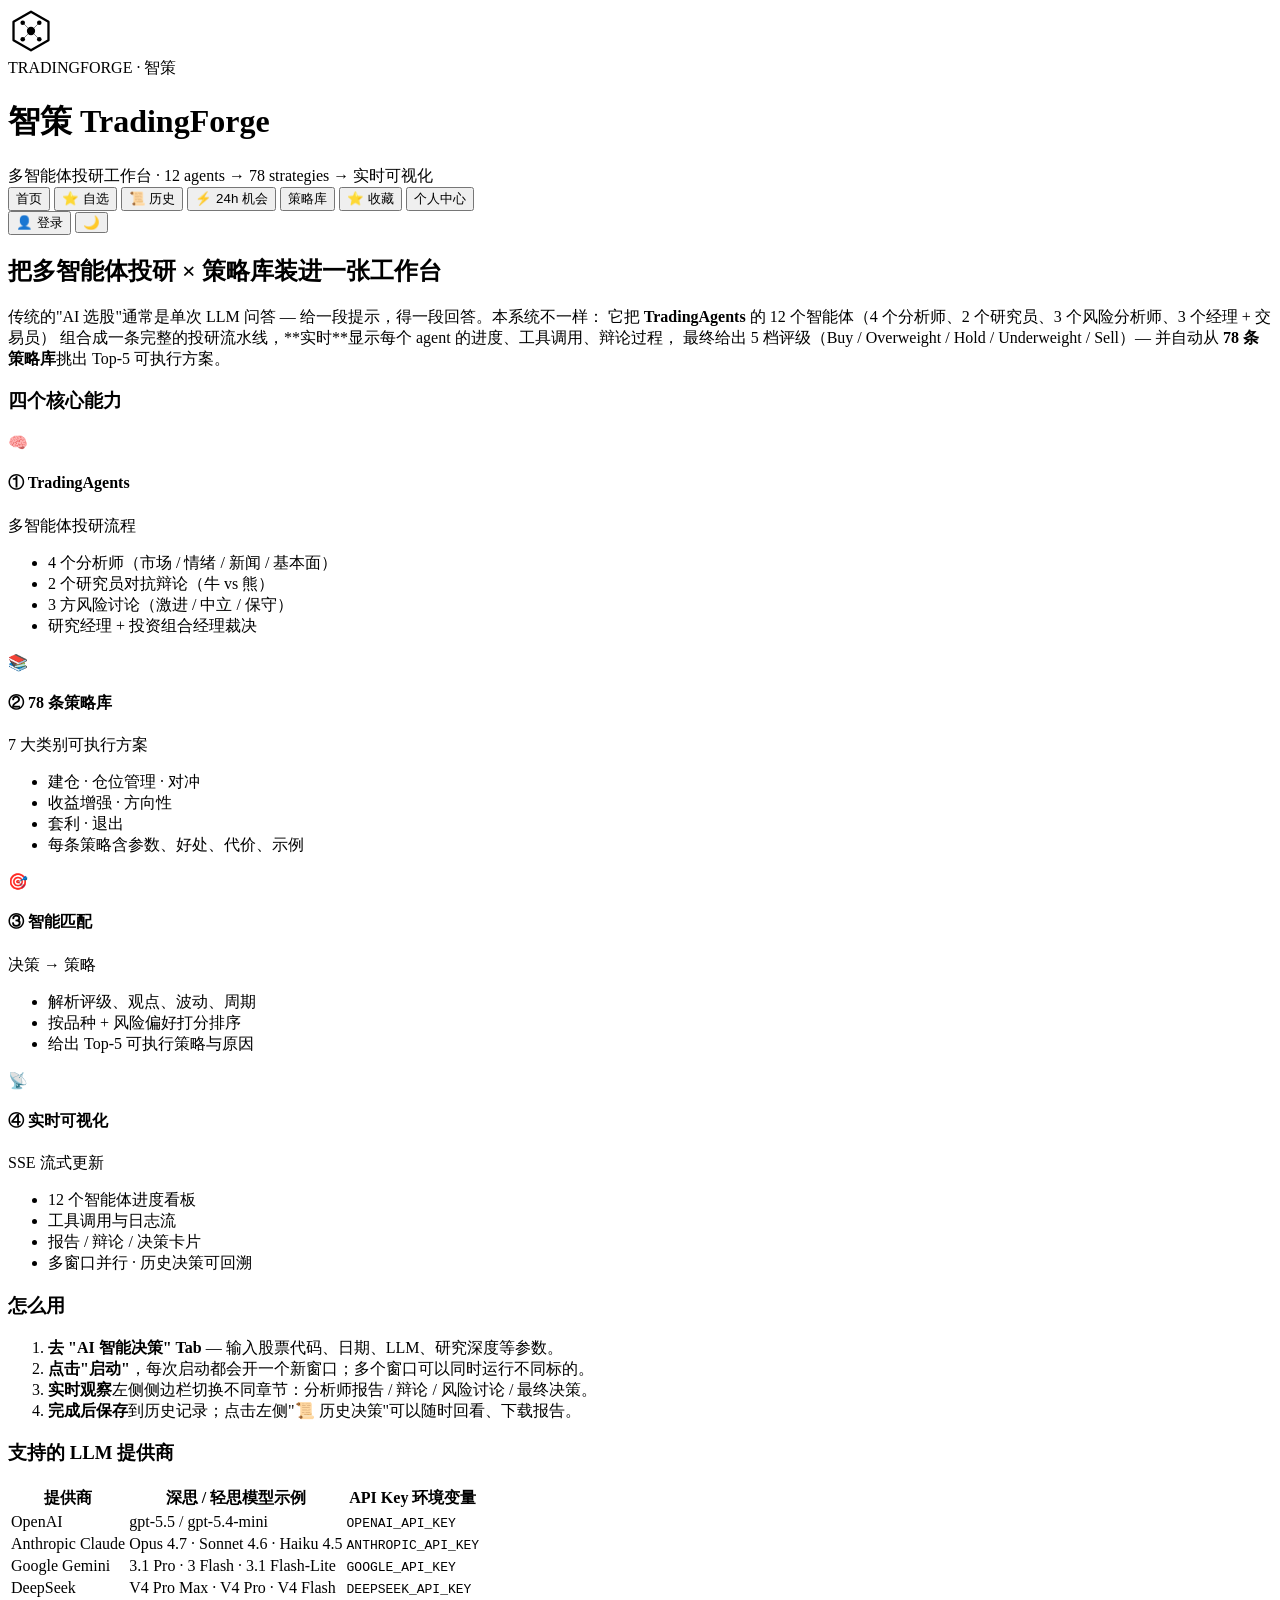
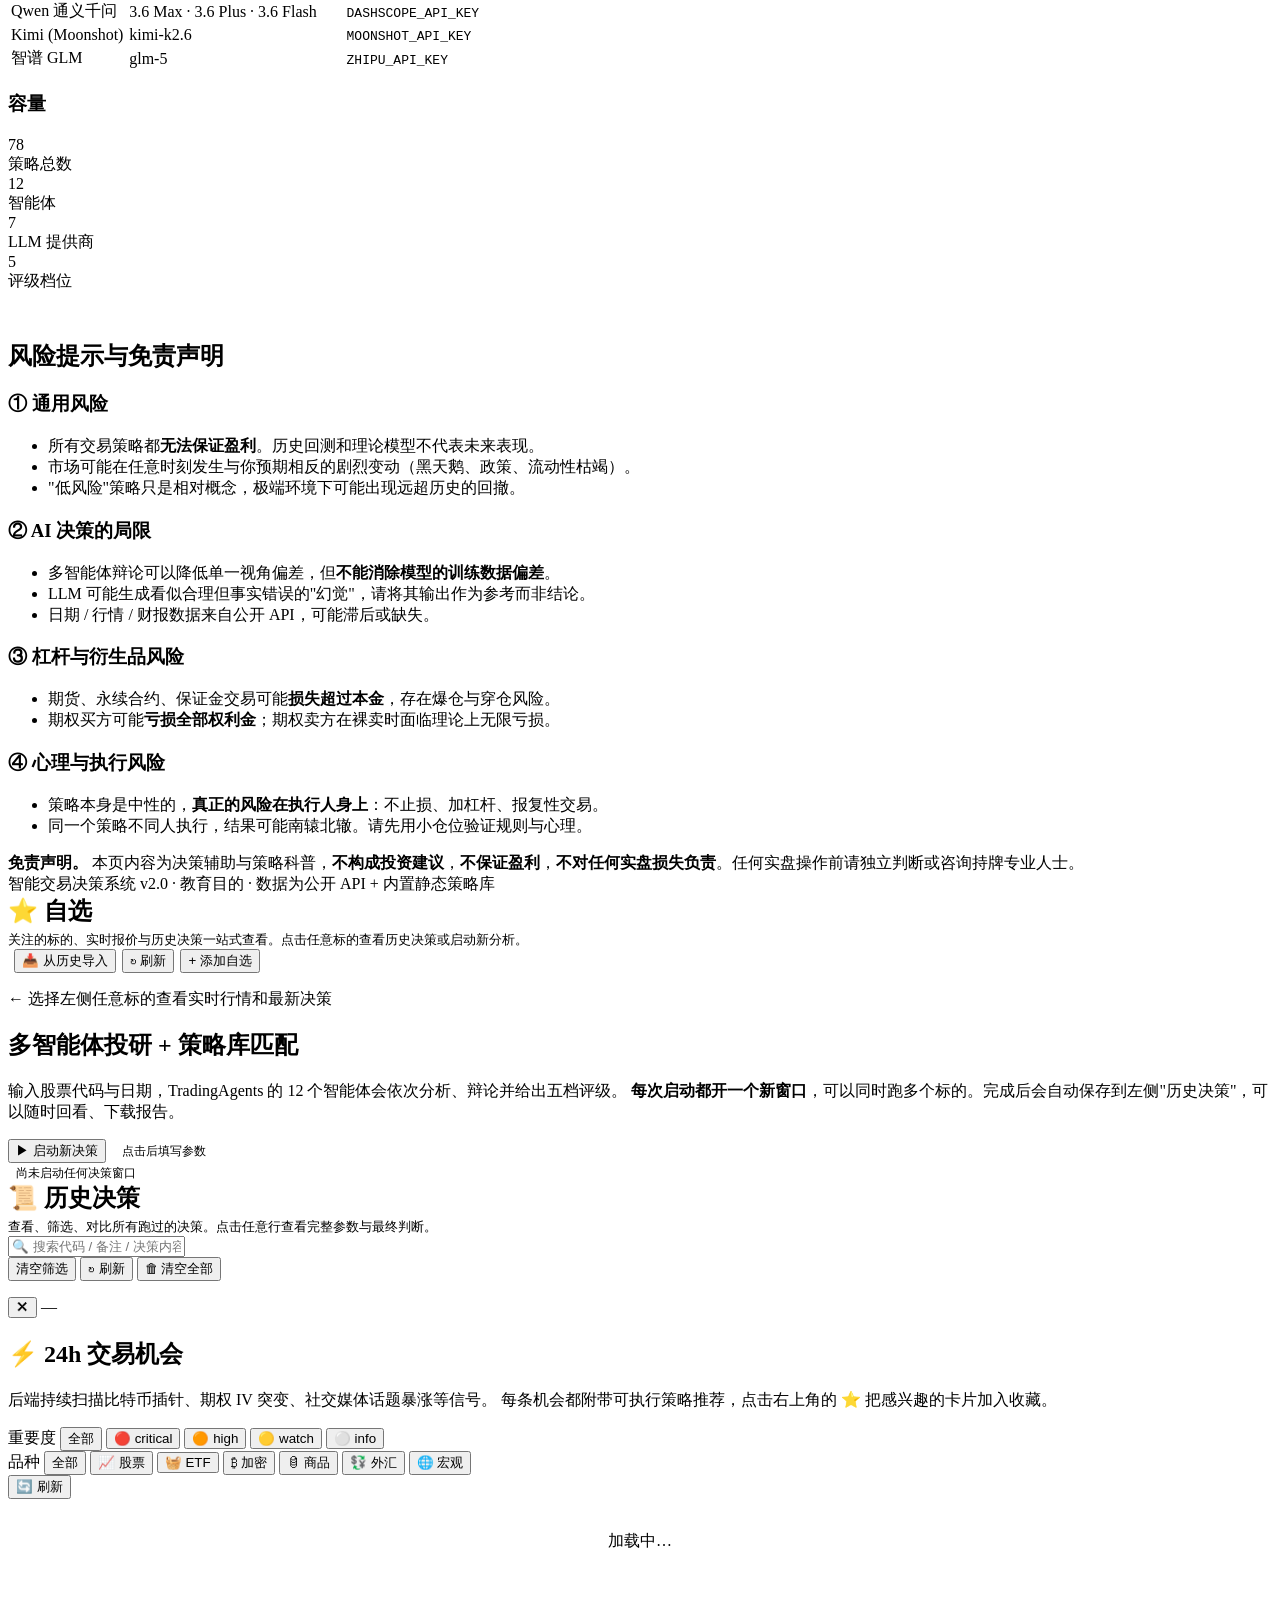
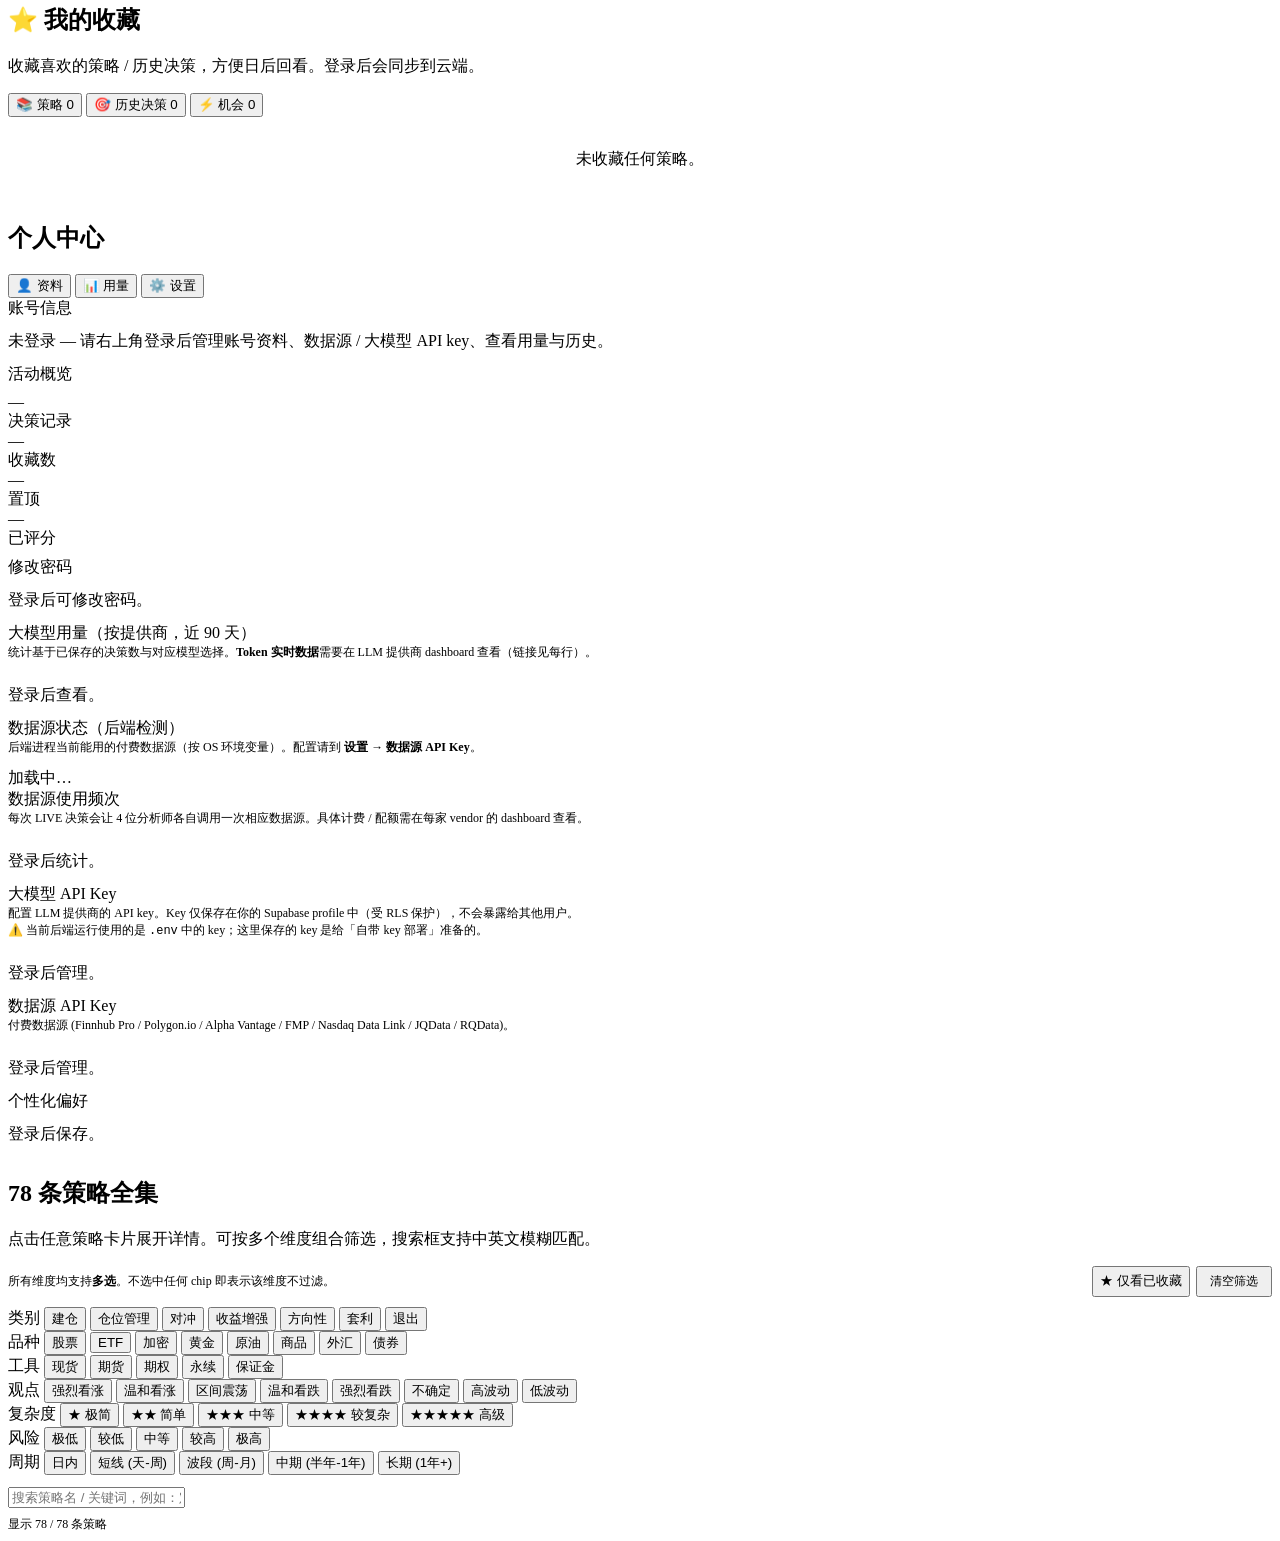
==== commit e92dfdb0: "feat(watchlist): sidebar layout + latest-decision panel + Chinese amount units - Watchlist page is n" ====
--- a/trading-decision-app/static/index.html
+++ b/trading-decision-app/static/index.html
@@ -267,9 +267,18 @@
     <!-- Group chips: built-in markets + custom groups -->
     <div class="watchlist-groups" id="watchlist-groups"></div>
 
-    <div class="watchlist-list-wrap">
-      <div class="watchlist-empty" id="watchlist-empty"></div>
-      <ul class="watchlist-list" id="watchlist-list"></ul>
+    <!-- Sidebar layout: left = compact ticker list,
+                        right = main detail panel for selected asset -->
+    <div class="watchlist-shell">
+      <aside class="watchlist-sidebar">
+        <div class="watchlist-empty" id="watchlist-empty"></div>
+        <ul class="watchlist-list" id="watchlist-list"></ul>
+      </aside>
+      <main class="watchlist-main" id="watchlist-main">
+        <div class="watchlist-main-empty" id="watchlist-main-empty">
+          ← 选择左侧任意标的查看实时行情和最新决策
+        </div>
+      </main>
     </div>
   </div>
 </section>
